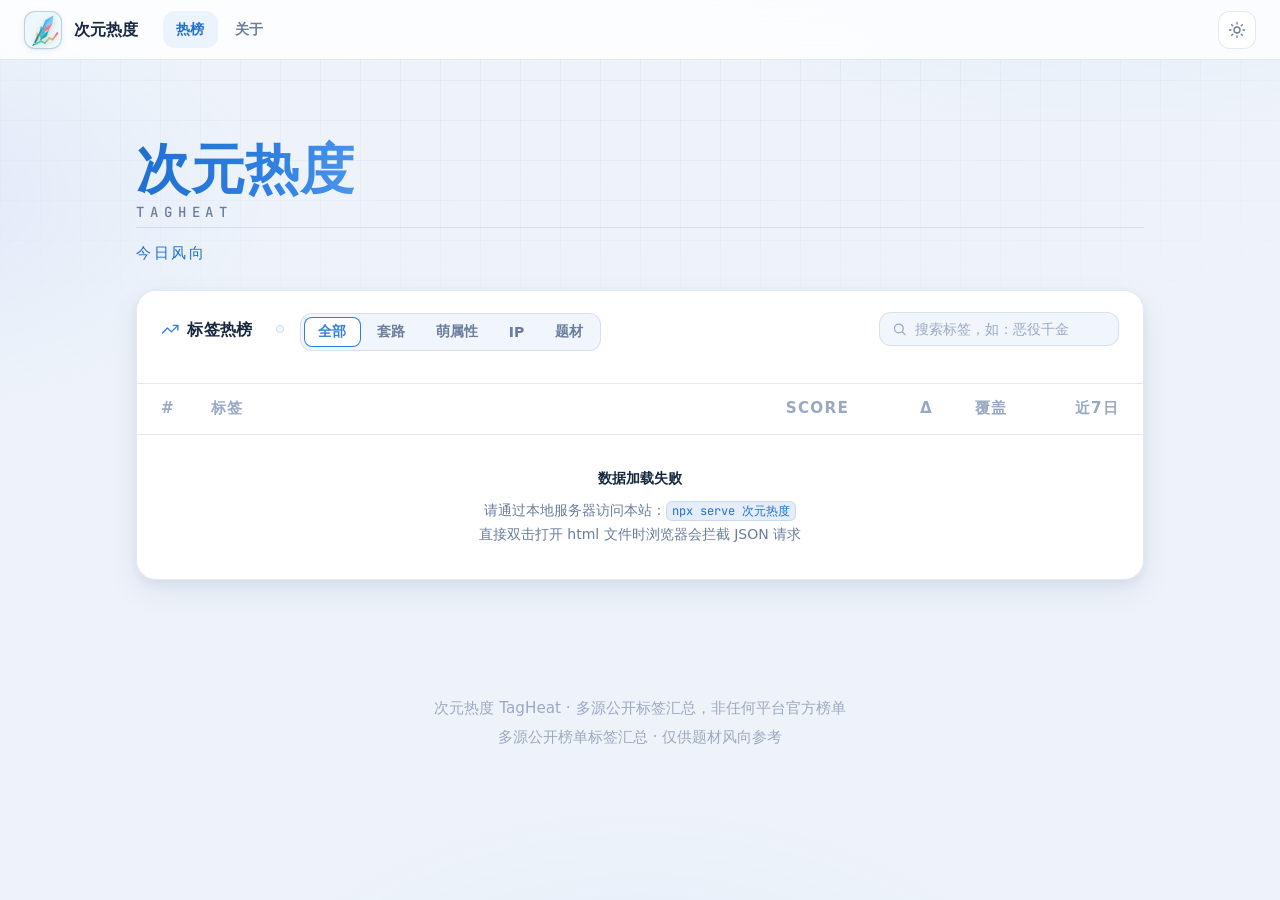
==== site/index.html @ 56d63d1e "Replace the live site root with Ciyuan Redu (次元热度). Deploy site/ on Pages instead of Hugo, and keep " ====
<!DOCTYPE html>
<html lang="zh-CN" data-theme="dark">
  <head>
    <meta charset="UTF-8" />
    <meta name="viewport" content="width=device-width, initial-scale=1" />
    <title>次元热度 · 二次元网文标签热榜</title>
    <meta name="description" content="看各平台二次元网文标签今天热什么、这周怎么变。多源采集 · 综合风向。" />
    <script>
      (function () {
        try {
          var t = localStorage.getItem("cyhd-theme");
          if (!t) t = matchMedia("(prefers-color-scheme: light)").matches ? "light" : "dark";
          document.documentElement.dataset.theme = t;
        } catch (e) {
          document.documentElement.dataset.theme = "dark";
        }
      })();
    </script>
    <link rel="stylesheet" href="css/tokens.css" />
    <link rel="stylesheet" href="css/main.css" />
    <link rel="preconnect" href="https://fonts.googleapis.com" />
    <link rel="preconnect" href="https://fonts.gstatic.com" crossorigin />
    <link href="https://fonts.googleapis.com/css2?family=Outfit:wght@600;700;800&family=JetBrains+Mono:wght@500;600;700&display=swap" rel="stylesheet" />
    <link rel="icon" type="image/svg+xml" href="tagheat-quill.svg" />
  </head>
  <body>
    <header class="topbar">
      <a class="brand" href="index.html">
        <span class="brand__mark">
          <img src="tagheat-quill.svg" alt="" width="34" height="34" />
        </span>
        <span class="brand__name">次元热度</span>
      </a>
      <nav class="nav" aria-label="主导航">
        <a href="index.html" class="is-active">热榜</a>
        <a href="about.html">关于</a>
      </nav>
      <div class="topbar__side">
        <button class="theme-toggle" data-theme-toggle type="button" aria-label="切换深浅主题" title="切换深浅主题">
          <svg class="icon-moon" viewBox="0 0 24 24" fill="none" stroke="currentColor" stroke-width="1.8" stroke-linecap="round" stroke-linejoin="round"><path d="M21 12.8A9 9 0 1 1 11.2 3a7 7 0 0 0 9.8 9.8z"/></svg>
          <svg class="icon-sun" viewBox="0 0 24 24" fill="none" stroke="currentColor" stroke-width="1.8" stroke-linecap="round" stroke-linejoin="round"><circle cx="12" cy="12" r="4"/><path d="M12 2v2m0 16v2M4.9 4.9l1.4 1.4m11.4 11.4 1.4 1.4M2 12h2m16 0h2M4.9 19.1l1.4-1.4M17.7 6.3l1.4-1.4"/></svg>
        </button>
      </div>
    </header>

    <main class="wrap">
      <section class="hero">
        <h1 class="wordmark">
          <span class="grad-text">次元热度</span>
          <span class="wordmark__en">TagHeat</span>
        </h1>
        <div class="wind-line" id="wind-line" hidden>
          <span class="wind-line__label">今日风向</span>
          <span class="wind-line__text" id="wind-text"></span>
          <span class="wind-line__date" id="wind-date"></span>
        </div>
      </section>

      <section class="board" id="board">
        <div class="board__head">
          <h2 class="board__title">
            <svg class="icon" viewBox="0 0 24 24" aria-hidden="true"><polyline points="22 7 13.5 15.5 8.5 10.5 2 17"/><polyline points="16 7 22 7 22 13"/></svg>
            标签热榜
            <span class="board__date" id="board-date"></span>
          </h2>
          <div class="tabs" id="board-tabs" role="tablist" aria-label="数据源切换"></div>
          <div class="tabs tabs--kind" id="kind-tabs" role="tablist" aria-label="标签类型筛选">
            <button type="button" role="tab" data-kind="all" class="is-active" aria-selected="true">全部</button>
            <button type="button" role="tab" data-kind="trope" aria-selected="false">套路</button>
            <button type="button" role="tab" data-kind="moe" aria-selected="false">萌属性</button>
            <button type="button" role="tab" data-kind="ip" aria-selected="false">IP</button>
            <button type="button" role="tab" data-kind="genre" aria-selected="false">题材</button>
          </div>
          <div class="board__search">
            <svg viewBox="0 0 24 24" fill="none" stroke="currentColor" stroke-width="2" stroke-linecap="round"><circle cx="11" cy="11" r="7"/><path d="m21 21-4.3-4.3"/></svg>
            <input type="text" id="search-input" placeholder="搜索标签，如：恶役千金" autocomplete="off" />
          </div>
          <div class="board__legend" id="board-legend"></div>
        </div>

        <div class="rank-head" id="rank-head" aria-hidden="true">
          <span class="col-no">#</span><span class="col-tag">标签</span><span class="col-score">Score</span><span class="col-delta">Δ</span><span class="col-dots">覆盖</span><span class="col-spark">近7日</span>
        </div>
        <ol class="rank-list" id="rank-list"></ol>
        <div id="board-status"></div>
      </section>
    </main>

    <footer class="footer">
      <p>次元热度 TagHeat · 多源公开标签汇总，非任何平台官方榜单</p>
      <p>多源公开榜单标签汇总 · 仅供题材风向参考</p>
    </footer>

    <script type="module" src="js/rank.js"></script>
  </body>
</html>
---- site/css/tokens.css ----
/* ============================================================
   次元热度 · Design Tokens v2.0
   「墨蓝风向台」—— 深色主打 / 浅色「日间文库」变体
   借鉴 AI 跑分榜的排行榜语法，气质是题材风向仪而非科技 SaaS
   纯 UI 无插画，装饰仅用极弱网格 + 两处低对比径向光
   ============================================================ */

:root,
[data-theme="dark"] {
  color-scheme: dark;

  /* ---------- 品牌 · 冰蓝（非紫） ---------- */
  --brand: #5eb6ff;
  --brand-2: #3b8eff;
  --brand-ink: #9fd2ff;
  --brand-bg: rgba(94, 182, 255, 0.1);
  --brand-line: rgba(94, 182, 255, 0.32);
  --grad-brand: linear-gradient(135deg, #5eb6ff 0%, #3b8eff 100%);
  --grad-text: linear-gradient(100deg, #cfe8ff 0%, #5eb6ff 55%, #3b8eff 100%);

  /* ---------- 升降 · 青 / 玫 ---------- */
  --up: #2dd4bf;
  --up-ink: #6fe8d6;
  --up-bg: rgba(45, 212, 191, 0.1);
  --up-line: rgba(45, 212, 191, 0.28);
  --down: #fb7185;
  --down-ink: #fda4b3;
  --down-bg: rgba(251, 113, 133, 0.1);
  --down-line: rgba(251, 113, 133, 0.28);
  --flat: #7f92ad;

  /* ---------- Top3 序号 · 低饱和 ---------- */
  --no1: #d9b26a;
  --no2: #a8bdd4;
  --no3: #c18a63;

  /* ---------- 中性 · 墨蓝 ---------- */
  --bg: #0b1220;
  --bg-2: #080e19;
  --surface: #121a2b;
  --surface-2: #182238;
  --surface-3: #1f2c47;
  --glass: rgba(11, 18, 32, 0.78);
  --border: rgba(140, 180, 235, 0.12);
  --border-strong: rgba(140, 180, 235, 0.26);
  --ink: #eaf2fc;
  --ink-2: #b8c8de;
  --muted: #8296b3;
  --faint: #5a6f8c;

  /* ---------- 阴影与光（克制） ---------- */
  --shadow-sm: 0 1px 2px rgba(3, 8, 18, 0.5), 0 2px 8px rgba(3, 8, 18, 0.32);
  --shadow-md: 0 4px 14px rgba(3, 8, 18, 0.45), 0 12px 32px rgba(3, 8, 18, 0.35);
  --shadow-lg: 0 12px 40px rgba(3, 8, 18, 0.55);
  --line-glow: 0 0 0 1px rgba(94, 182, 255, 0.16);
  --ring-focus: 0 0 0 3px rgba(94, 182, 255, 0.32);

  /* ---------- 分数条 / spark ---------- */
  --score-track: rgba(140, 180, 235, 0.14);
  --score-fill: linear-gradient(90deg, #3b8eff, #5eb6ff);
  --spark-line: #5eb6ff;

  /* ---------- 背景装饰（极弱） ---------- */
  --decor-blob-1: radial-gradient(50rem 24rem at 86% -12%, rgba(94, 182, 255, 0.09), transparent 62%);
  --decor-blob-2: radial-gradient(40rem 22rem at -10% 22%, rgba(45, 212, 191, 0.05), transparent 62%);
  --decor-blob-3: radial-gradient(42rem 26rem at 50% 118%, rgba(59, 142, 255, 0.05), transparent 62%);
  --decor-grid-line: rgba(140, 180, 235, 0.045);
  --site-art-image: url("../tagheat-anime-bg.png");
  --site-art-veil: linear-gradient(180deg, rgba(11, 18, 32, 0.18) 0%, rgba(11, 18, 32, 0.55) 48%, #0b1220 94%);
}

[data-theme="light"] {
  color-scheme: light;

  --brand: #2f7fe0;
  --brand-2: #1f6fd0;
  --brand-ink: #1f6fd0;
  --brand-bg: rgba(47, 127, 224, 0.08);
  --brand-line: rgba(47, 127, 224, 0.3);
  --grad-brand: linear-gradient(135deg, #4d95ec 0%, #1f6fd0 100%);
  --grad-text: linear-gradient(100deg, #1f6fd0 0%, #2f7fe0 60%, #4d95ec 100%);

  --up: #0f9d8a;
  --up-ink: #0b8a79;
  --up-bg: rgba(15, 157, 138, 0.08);
  --up-line: rgba(15, 157, 138, 0.26);
  --down: #d8556a;
  --down-ink: #c24357;
  --down-bg: rgba(216, 85, 106, 0.08);
  --down-line: rgba(216, 85, 106, 0.26);
  --flat: #8a97ab;

  --no1: #c69a4a;
  --no2: #8ba0ba;
  --no3: #b0764e;

  --bg: #eef3fa;
  --bg-2: #e6edf7;
  --surface: #ffffff;
  --surface-2: #f1f6fc;
  --surface-3: #e4edf9;
  --glass: rgba(255, 255, 255, 0.8);
  --border: rgba(28, 76, 140, 0.12);
  --border-strong: rgba(28, 76, 140, 0.24);
  --ink: #16273f;
  --ink-2: #3c4f6d;
  --muted: #6a7d9c;
  --faint: #9aa9c2;

  --shadow-sm: 0 1px 2px rgba(23, 60, 120, 0.06), 0 2px 8px rgba(23, 60, 120, 0.05);
  --shadow-md: 0 4px 14px rgba(23, 60, 120, 0.07), 0 12px 32px rgba(23, 60, 120, 0.07);
  --shadow-lg: 0 12px 40px rgba(23, 60, 120, 0.12);
  --line-glow: 0 0 0 1px rgba(47, 127, 224, 0.14);
  --ring-focus: 0 0 0 3px rgba(47, 127, 224, 0.28);

  --score-track: rgba(28, 76, 140, 0.12);
  --score-fill: linear-gradient(90deg, #1f6fd0, #4d95ec);
  --spark-line: #2f7fe0;

  --decor-blob-1: radial-gradient(50rem 24rem at 86% -12%, rgba(47, 127, 224, 0.07), transparent 62%);
  --decor-blob-2: radial-gradient(40rem 22rem at -10% 22%, rgba(77, 149, 236, 0.09), transparent 62%);
  --decor-blob-3: radial-gradient(42rem 26rem at 50% 118%, rgba(47, 127, 224, 0.05), transparent 62%);
  --decor-grid-line: rgba(28, 76, 140, 0.05);
  --site-art-image: url("../tagheat-anime-bg-light.png");
  --site-art-veil: linear-gradient(180deg, rgba(238, 243, 250, 0.22) 0%, rgba(238, 243, 250, 0.52) 56%, #eef3fa 94%);
}

:root {
  /* ---------- 字体 ---------- */
  --font-brand: "Outfit", "PingFang SC", "HarmonyOS Sans SC", "Microsoft YaHei", system-ui, sans-serif;
  --font-sans: "PingFang SC", "HarmonyOS Sans SC", "Microsoft YaHei", "Source Han Sans SC", system-ui, -apple-system, "Segoe UI", sans-serif;
  --font-num: "JetBrains Mono", "Cascadia Code", "SF Mono", Consolas, monospace;
  --fs-xs: 0.95rem;
  --fs-sm: 0.875rem;
  --fs-md: 1rem;
  --fs-lg: 1.125rem;
  --fs-xl: 1.375rem;
  --fs-2xl: clamp(1.5rem, 4vw, 2rem);
  --fs-display: clamp(2.4rem, 6vw, 3.4rem);

  /* ---------- 圆角 ---------- */
  --r-sm: 8px;
  --r-md: 12px;
  --r-lg: 16px;
  --r-xl: 20px;
  --r-full: 999px;

  /* ---------- 间距 ---------- */
  --s-1: 4px;
  --s-2: 8px;
  --s-3: 12px;
  --s-4: 16px;
  --s-5: 24px;
  --s-6: 32px;
  --s-7: 48px;
  --s-8: 64px;

  /* ---------- 动效 ---------- */
  --dur-1: 120ms;
  --dur-2: 220ms;
  --dur-3: 360ms;
  --ease: cubic-bezier(0.22, 1, 0.36, 1);

  /* ---------- 布局 ---------- */
  --maxw: 66rem;
  --topbar-h: 60px;
  --z-topbar: 40;
}
---- site/css/main.css ----
/* ============================================================
   次元热度 · Components & Pages v2.0
   「墨蓝风向台」依赖 tokens.css，[data-theme] 双主题自动适配
   排行榜语法：分数即主角 · 紧凑 leaderboard · 指挥台筛选
   ============================================================ */

/* ---------- 基础 ---------- */
*,
*::before,
*::after {
  box-sizing: border-box;
}

html {
  scroll-behavior: smooth;
}

body {
  margin: 0;
  min-height: 100vh;
  font-family: var(--font-sans);
  font-size: var(--fs-md);
  line-height: 1.7;
  color: var(--ink);
  background-color: var(--bg);
  background-image: var(--site-art-veil), var(--site-art-image);
  background-position: center top;
  background-size: cover;
  background-repeat: no-repeat;
  background-attachment: fixed;
  -webkit-font-smoothing: antialiased;
  text-rendering: optimizeLegibility;
  transition: background-color var(--dur-2) var(--ease), color var(--dur-2) var(--ease);
}

/* 背景：极弱网格 + 两处低对比径向光 */
body::before {
  content: "";
  position: fixed;
  inset: 0;
  z-index: -2;
  pointer-events: none;
  background: var(--decor-blob-1), var(--decor-blob-2), var(--decor-blob-3);
}

body::after {
  content: "";
  position: fixed;
  inset: 0;
  z-index: -1;
  pointer-events: none;
  background-image:
    linear-gradient(var(--decor-grid-line) 1px, transparent 1px),
    linear-gradient(90deg, var(--decor-grid-line) 1px, transparent 1px);
  background-size: 40px 40px;
  -webkit-mask-image: radial-gradient(ellipse 90% 55% at 50% 0%, #000 22%, transparent 80%);
  mask-image: radial-gradient(ellipse 90% 55% at 50% 0%, #000 22%, transparent 80%);
}

::selection {
  background: rgba(94, 182, 255, 0.3);
}

a {
  color: var(--brand-ink);
  text-decoration: none;
  transition: color var(--dur-1) var(--ease);
}
a:hover { color: var(--brand); }

svg.icon {
  width: 1.15em;
  height: 1.15em;
  fill: none;
  stroke: currentColor;
  stroke-width: 1.8;
  stroke-linecap: round;
  stroke-linejoin: round;
  flex: none;
  vertical-align: -0.2em;
}

:focus-visible {
  outline: none;
  box-shadow: var(--ring-focus);
  border-radius: var(--r-sm);
}

/* ---------- 布局 ---------- */
.wrap {
  max-width: var(--maxw);
  margin: 0 auto;
  padding: var(--s-6) var(--s-5) var(--s-8);
}

/* ---------- 顶栏 ---------- */
.topbar {
  position: sticky;
  top: 0;
  z-index: var(--z-topbar);
  display: flex;
  align-items: center;
  gap: var(--s-4);
  min-height: var(--topbar-h);
  padding: 0 var(--s-5);
  background: var(--glass);
  -webkit-backdrop-filter: blur(16px) saturate(1.3);
  backdrop-filter: blur(16px) saturate(1.3);
  border-bottom: 1px solid var(--border);
}

.brand {
  display: inline-flex;
  align-items: center;
  gap: var(--s-3);
  color: var(--ink);
  font-family: var(--font-brand);
  font-weight: 700;
  letter-spacing: 0.01em;
}
.brand:hover { color: var(--ink); }
.brand__mark {
  width: 38px;
  height: 38px;
  border-radius: 11px;
  background:
    linear-gradient(145deg, rgba(94, 182, 255, 0.13), rgba(45, 212, 191, 0.06)),
    var(--surface);
  border: 1px solid var(--border-strong);
  display: grid;
  place-items: center;
  box-shadow: var(--shadow-sm);
  overflow: hidden;
}
.brand__mark img {
  display: block;
  width: 34px;
  height: 34px;
  object-fit: contain;
  filter: drop-shadow(0 2px 3px rgba(8, 35, 60, 0.18));
  transition: transform var(--dur-2) var(--ease);
}
.brand:hover .brand__mark img { transform: rotate(-4deg) scale(1.05); }
.brand__name { font-size: var(--fs-md); font-weight: 700; }

.nav {
  display: flex;
  align-items: center;
  gap: var(--s-1);
  margin-left: var(--s-2);
}
.nav a {
  padding: 0.4rem 0.85rem;
  border-radius: var(--r-md);
  font-size: var(--fs-sm);
  font-weight: 600;
  color: var(--muted);
  transition: color var(--dur-1) var(--ease), background var(--dur-2) var(--ease);
}
.nav a:hover { color: var(--ink); background: var(--brand-bg); }
.nav a.is-active { color: var(--brand-ink); background: var(--brand-bg); }

.topbar__side {
  margin-left: auto;
  display: flex;
  align-items: center;
  gap: var(--s-2);
}

/* 主题切换 */
.theme-toggle {
  display: inline-flex;
  align-items: center;
  justify-content: center;
  width: 38px;
  height: 38px;
  border-radius: var(--r-md);
  border: 1px solid var(--border);
  background: var(--surface);
  color: var(--muted);
  cursor: pointer;
  transition: color var(--dur-1) var(--ease), border-color var(--dur-1) var(--ease), transform var(--dur-2) var(--ease);
}
.theme-toggle:hover { color: var(--brand); border-color: var(--border-strong); transform: translateY(-1px); }
.theme-toggle svg { width: 18px; height: 18px; }
.theme-toggle .icon-sun { display: none; }
[data-theme="light"] .theme-toggle .icon-sun { display: block; }
[data-theme="light"] .theme-toggle .icon-moon { display: none; }

/* ---------- Hero · 品牌 wordmark 即主角 ---------- */
.hero {
  padding: var(--s-7) 0 var(--s-5);
}

.wordmark {
  margin: 0 0 var(--s-2);
  font-family: var(--font-brand);
  font-size: var(--fs-display);
  font-weight: 800;
  letter-spacing: 0.01em;
  line-height: 1.04;
}
.wordmark__en {
  display: block;
  margin-top: var(--s-2);
  font-family: var(--font-num);
  font-size: var(--fs-sm);
  font-weight: 500;
  letter-spacing: 0.42em;
  text-transform: uppercase;
  color: var(--muted);
}
.wordmark .grad-text {
  background: var(--grad-text);
  -webkit-background-clip: text;
  background-clip: text;
  -webkit-text-fill-color: transparent;
  color: transparent;
}

.hero__title {
  margin: var(--s-4) 0 var(--s-2);
  font-size: var(--fs-lg);
  font-weight: 600;
  color: var(--ink-2);
  letter-spacing: 0;
  line-height: 1.5;
}
.hero__lead {
  margin: 0 0 var(--s-4);
  color: var(--muted);
  font-size: var(--fs-md);
  line-height: 1.7;
  max-width: 40rem;
}

/* 今日风向一句 */
.wind-line {
  display: flex;
  align-items: baseline;
  gap: var(--s-3);
  flex-wrap: wrap;
  padding: var(--s-3) 0 0;
  border-top: 1px solid var(--border);
  font-size: var(--fs-sm);
  color: var(--muted);
}
.wind-line__label {
  font-family: var(--font-num);
  font-size: var(--fs-xs);
  letter-spacing: 0.18em;
  text-transform: uppercase;
  color: var(--brand-ink);
  white-space: nowrap;
}
.wind-line__text { color: var(--ink-2); font-size: var(--fs-lg);}
.wind-line__text strong { color: var(--ink); font-weight: 600; }
.wind-line__date { margin-left: auto; font-family: var(--font-num); color: var(--faint); white-space: nowrap; }

/* ---------- 榜单指挥台 ---------- */
.board {
  background: var(--surface);
  border: 1px solid var(--border);
  border-radius: var(--r-xl);
  box-shadow: var(--shadow-md);
  overflow: hidden;
}

.board__head {
  display: flex;
  flex-wrap: wrap;
  align-items: center;
  gap: var(--s-3) var(--s-4);
  padding: var(--s-4) var(--s-5);
  border-bottom: 1px solid var(--border);
}

.board__title {
  display: flex;
  align-items: center;
  gap: var(--s-2);
  margin: 0;
  font-size: var(--fs-md);
  font-weight: 700;
  letter-spacing: 0.01em;
}
.board__title svg { color: var(--brand); }
.board__date {
  font-size: var(--fs-xs);
  color: var(--muted);
  font-family: var(--font-num);
}

/* 源切换 tabs */
.tabs {
  display: inline-flex;
  flex-wrap: wrap;
  padding: 3px;
  gap: 2px;
  background: var(--surface-2);
  border: 1px solid var(--border);
  border-radius: var(--r-md);
}
.tabs button {
  border: none;
  background: transparent;
  color: var(--muted);
  font-family: var(--font-sans);
  font-size: var(--fs-sm);
  font-weight: 600;
  padding: 0.4rem 0.9rem;
  border-radius: 8px;
  cursor: pointer;
  white-space: nowrap;
  transition: color var(--dur-1) var(--ease), background var(--dur-2) var(--ease);
}
.tabs button:hover { color: var(--ink); }
.tabs button.is-active {
  background: var(--grad-brand);
  color: #fff;
}
.tabs--kind {
  margin-top: 0.35rem;
}
.tabs--kind button.is-active {
  background: var(--surface);
  color: var(--brand);
  box-shadow: inset 0 0 0 1px var(--brand);
}

/* 搜索 */
.board__search {
  margin-left: auto;
  position: relative;
}
.board__search input {
  width: 15rem;
  max-width: 60vw;
  font-family: var(--font-sans);
  font-size: var(--fs-sm);
  color: var(--ink);
  background: var(--surface-2);
  border: 1px solid var(--border);
  border-radius: var(--r-md);
  padding: 0.48rem 0.9rem 0.48rem 2.2rem;
  transition: border-color var(--dur-1) var(--ease), box-shadow var(--dur-1) var(--ease);
}
.board__search input::placeholder { color: var(--faint); }
.board__search input:focus {
  outline: none;
  border-color: var(--brand);
  box-shadow: var(--ring-focus);
}
.board__search svg {
  position: absolute;
  left: 0.8rem;
  top: 50%;
  transform: translateY(-50%);
  width: 15px;
  height: 15px;
  color: var(--faint);
  pointer-events: none;
}

/* ---------- 榜单行 · leaderboard ---------- */
/* flex 行：列隐藏时自动重排，无需为每种组合写 grid 模板 */
.rank-head,
.rank-row {
  display: flex;
  align-items: center;
  gap: var(--s-4);
  padding: 0 var(--s-5);
}

.rank-head {
  padding-top: var(--s-3);
  padding-bottom: var(--s-3);
  font-size: var(--fs-xs);
  font-weight: 600;
  color: var(--faint);
  letter-spacing: 0.08em;
  text-transform: uppercase;
  border-bottom: 1px solid var(--border);
}
.rank-head .col-score,
.rank-head .col-delta,
.rank-head .col-dots,
.rank-head .col-spark { text-align: right; }

/* 列宽（表头与行共用） */
.rank-no,
.rank-head .col-no { width: 34px; flex: none; }
.rank-tag,
.rank-head .col-tag { width: 220px; flex: 0 1 auto; min-width: 0; }
/* 分数占据中间余量：刻度条随可用宽度伸展，数字右对齐收边 */
.rank-score,
.rank-head .col-score { flex: 1 1 auto; min-width: 140px; }
.rank-delta,
.rank-head .col-delta { width: 68px; flex: none; }
.rank-dots,
.rank-head .col-dots { width: 58px; flex: none; }
.rank-spark,
.rank-head .col-spark { width: 96px; flex: none; }

.rank-list { list-style: none; margin: 0; padding: 0; }

.rank-row {
  min-height: 60px;
  padding-top: var(--s-3);
  padding-bottom: var(--s-3);
  border-bottom: 1px solid var(--border);
  position: relative;
  cursor: pointer;
  transition: background var(--dur-1) var(--ease);
  animation: row-in var(--dur-3) var(--ease) both;
  animation-delay: var(--row-delay, 0ms);
}
.rank-row:last-child { border-bottom: none; }
.rank-row:hover { background: var(--brand-bg); }
.rank-row::before {
  content: "";
  position: absolute;
  left: 0;
  top: 0;
  bottom: 0;
  width: 2px;
  background: var(--grad-brand);
  opacity: 0;
  transition: opacity var(--dur-1) var(--ease);
}
.rank-row:hover::before { opacity: 1; }
.rank-row--top1 { background: linear-gradient(90deg, var(--brand-bg), transparent 40%); }
.rank-row--top1::before { opacity: 1; width: 3px; }

@keyframes row-in {
  from { opacity: 0; transform: translateY(10px); }
  to { opacity: 1; transform: none; }
}

/* 名次 */
.rank-no {
  font-family: var(--font-num);
  font-size: var(--fs-md);
  font-weight: 600;
  color: var(--muted);
  display: flex;
  align-items: center;
}
.rank-no--medal {
  height: 28px;
  border-radius: 8px;
  justify-content: center;
  font-size: var(--fs-sm);
  font-weight: 700;
  color: #0b1220;
}
.rank-no--1 { background: var(--no1); }
.rank-no--2 { background: var(--no2); }
.rank-no--3 { background: var(--no3); }

/* 标签名 */
.rank-tag {
  min-width: 0;
  display: flex;
  align-items: center;
  gap: var(--s-2);
}
.rank-tag__name {
  font-weight: 700;
  font-size: var(--fs-md);
  color: var(--ink);
  overflow: hidden;
  text-overflow: ellipsis;
  white-space: nowrap;
}
.rank-row:hover .rank-tag__name { color: var(--brand-ink); }
.rank-tag__arrow {
  color: var(--faint);
  transition: transform var(--dur-2) var(--ease), color var(--dur-1) var(--ease);
}
.rank-row:hover .rank-tag__arrow { transform: translateX(3px); color: var(--brand); }

/* 热度分 · 主角 */
.rank-score {
  display: flex;
  flex-direction: row;
  align-items: center;
  gap: var(--s-4);
  min-width: 0;
}
.rank-score__num {
  font-family: var(--font-num);
  font-weight: 700;
  font-size: var(--fs-lg);
  line-height: 1;
  text-align: right;
  color: var(--ink);
  font-variant-numeric: tabular-nums;
  width: 66px;
  flex: none;
  order: 2;
}
.rank-row--top1 .rank-score__num { color: var(--brand-ink); }
.rank-score__bar {
  height: 5px;
  border-radius: var(--r-full);
  background: var(--score-track);
  overflow: hidden;
  flex: 1 1 auto;
  min-width: 0;
  order: 1;
}
.rank-score__bar > i {
  display: block;
  height: 100%;
  border-radius: inherit;
  background: var(--score-fill);
  transition: width 900ms var(--ease);
}

/* 升降 */
.rank-delta { display: flex; justify-content: flex-end; }
.delta {
  display: inline-flex;
  align-items: center;
  gap: 0.28rem;
  font-family: var(--font-num);
  font-size: var(--fs-sm);
  font-weight: 700;
  padding: 0.16rem 0.55rem;
  border-radius: var(--r-md);
  border: 1px solid transparent;
  font-variant-numeric: tabular-nums;
}
.delta svg { width: 12px; height: 12px; stroke-width: 3; }
.delta--up { color: var(--up-ink); background: var(--up-bg); border-color: var(--up-line); }
.delta--down { color: var(--down-ink); background: var(--down-bg); border-color: var(--down-line); }
.delta--flat { color: var(--flat); background: transparent; border-color: var(--border); }
.delta--new {
  color: var(--brand-ink);
  background: var(--brand-bg);
  border-color: var(--brand-line);
  font-family: var(--font-sans);
  font-size: var(--fs-xs);
  font-weight: 600;
  letter-spacing: 0.08em;
}

/* 覆盖源点阵：实心=该平台在榜，空心=未上榜 */
.rank-dots {
  display: flex;
  justify-content: flex-end;
  align-items: center;
  gap: 5px;
}
.rank-dots i {
  width: 7px;
  height: 7px;
  border-radius: 50%;
  background: var(--score-track);
  transition: background var(--dur-2) var(--ease);
}
.rank-dots i.on { background: var(--brand); }

/* 迷你趋势 spark */
.rank-spark {
  display: flex;
  justify-content: flex-end;
  align-items: center;
  color: var(--spark-line);
}
.rank-spark svg { display: block; overflow: visible; }
.rank-spark .spark-area { opacity: 0.16; }
.rank-spark .spark-line { fill: none; stroke: currentColor; stroke-width: 1.6; stroke-linecap: round; stroke-linejoin: round; }
.rank-spark .spark-dot { fill: currentColor; }

/* 能力自适应：数据不支持的列整列隐藏，不留空壳 */
.board--src .col-dots,
.board--src .col-spark,
.board--nodelta .col-delta,
.board--nospark .col-spark { display: none; }

/* 榜头刻度说明与快照标识 */
.board__legend {
  display: flex;
  flex-wrap: wrap;
  align-items: center;
  gap: var(--s-2) var(--s-4);
  width: 100%;
  padding-top: var(--s-1);
  font-size: var(--fs-xs);
  color: var(--faint);
}
.board__flag {
  display: inline-flex;
  align-items: center;
  gap: 0.35rem;
  padding: 0.1rem 0.5rem;
  border-radius: var(--r-full);
  border: 1px solid var(--border-strong);
  color: var(--muted);
  font-weight: 600;
}
.board__flag::before {
  content: "";
  width: 5px;
  height: 5px;
  border-radius: 50%;
  background: var(--brand);
}

/* 空态 */
.empty {
  text-align: center;
  padding: var(--s-7) var(--s-5);
  color: var(--muted);
}
.empty svg {
  width: 40px;
  height: 40px;
  color: var(--faint);
  margin-bottom: var(--s-3);
}
.empty p { margin: 0 0 var(--s-2); font-weight: 600; color: var(--ink-2); }
.empty .meta { font-size: var(--fs-sm); color: var(--muted); }

/* 骨架屏 */
.skeleton-row {
  display: grid;
  grid-template-columns: 34px minmax(0, 1fr) 132px 68px 58px;
  gap: var(--s-4);
  padding: var(--s-4) var(--s-5);
  border-bottom: 1px solid var(--border);
}
.skeleton-row i {
  height: 14px;
  border-radius: 6px;
  background: linear-gradient(100deg, var(--surface-2) 40%, var(--surface-3) 50%, var(--surface-2) 60%);
  background-size: 200% 100%;
  animation: shimmer 1.4s infinite linear;
}
@keyframes shimmer {
  from { background-position: 180% 0; }
  to { background-position: -20% 0; }
}

/* ---------- 详情页 ---------- */
.page-head {
  padding: var(--s-6) 0 var(--s-4);
}
.back-link {
  display: inline-flex;
  align-items: center;
  gap: 0.35rem;
  font-size: var(--fs-sm);
  font-weight: 600;
  color: var(--muted);
  margin-bottom: var(--s-3);
}
.back-link:hover { color: var(--brand); }
.page-head h1 {
  margin: 0 0 var(--s-2);
  font-family: var(--font-brand);
  font-size: var(--fs-display);
  font-weight: 800;
  letter-spacing: 0.01em;
  line-height: 1.05;
}

.hit-chips {
  display: flex;
  flex-wrap: wrap;
  gap: var(--s-2);
  margin-top: var(--s-3);
}
.hit-chip {
  display: inline-flex;
  align-items: center;
  gap: 0.35rem;
  font-size: var(--fs-sm);
  font-weight: 600;
  color: var(--brand-ink);
}
.hit-chip::before {
  content: "";
  width: 6px;
  height: 6px;
  border-radius: 50%;
  background: currentColor;
}

/* 标签摘要一行 */
.tag-summary {
  display: flex;
  flex-wrap: wrap;
  align-items: baseline;
  gap: var(--s-2) var(--s-5);
  padding: var(--s-4) 0;
  border-top: 1px solid var(--border);
  border-bottom: 1px solid var(--border);
  margin-bottom: var(--s-5);
}
.tag-summary .ts {
  display: flex;
  align-items: baseline;
  gap: var(--s-2);
  font-size: var(--fs-sm);
  color: var(--muted);
}
.tag-summary .ts strong {
  font-family: var(--font-num);
  font-size: var(--fs-xl);
  font-weight: 700;
  color: var(--ink);
  font-variant-numeric: tabular-nums;
}
.tag-summary .ts--up strong { color: var(--up-ink); }
.tag-summary .ts--down strong { color: var(--down-ink); }

.chart-card {
  background: var(--surface);
  border: 1px solid var(--border);
  border-radius: var(--r-xl);
  box-shadow: var(--shadow-md);
  padding: var(--s-5);
}
.chart-card__controls {
  display: flex;
  flex-wrap: wrap;
  align-items: center;
  gap: var(--s-3);
  margin-bottom: var(--s-4);
}
.chart-card__controls .spacer { flex: 1; }
.chart-box {
  position: relative;
  height: 360px;
}
.chart-box canvas { display: block; width: 100%; height: 100%; }

/* ---------- 关于页 ---------- */
.prose {
  max-width: 44rem;
}
.prose h2 {
  display: flex;
  align-items: center;
  gap: var(--s-2);
  font-family: var(--font-brand);
  font-size: var(--fs-xl);
  margin: var(--s-6) 0 var(--s-3);
}
.prose h2 svg { color: var(--brand); }
.prose p, .prose li { color: var(--ink-2); }
.prose ul { padding-left: 1.3rem; }
.prose li { margin: var(--s-2) 0; }

.note {
  display: flex;
  gap: var(--s-3);
  align-items: flex-start;
  background: var(--brand-bg);
  border: 1px solid var(--brand-line);
  border-radius: var(--r-md);
  padding: 0.85rem 1rem;
  margin: var(--s-4) 0;
  font-size: var(--fs-sm);
  color: var(--ink-2);
}
.note svg { color: var(--brand); flex: none; margin-top: 0.15rem; }

code {
  font-family: var(--font-num);
  font-size: 0.86em;
  padding: 0.12em 0.42em;
  border-radius: 6px;
  background: var(--surface-3);
  border: 1px solid var(--border);
  color: var(--brand-ink);
}

/* ---------- 页脚 ---------- */
.footer {
  text-align: center;
  padding: var(--s-7) var(--s-5) var(--s-6);
  color: var(--faint);
  font-size: var(--fs-xs);
}
.footer p { margin: var(--s-1) 0; }

/* ---------- 错误提示 ---------- */
.load-error {
  padding: var(--s-6) var(--s-5);
  text-align: center;
  color: var(--muted);
  font-size: var(--fs-sm);
}
.load-error strong { color: var(--ink); display: block; margin-bottom: var(--s-2); }
.load-error code { user-select: all; }

/* ---------- 响应式 ---------- */
@media (max-width: 960px) {
  /* 两行式：序号 + 标签 + 右对齐分数 / 覆盖点阵 + 升降 */
  .rank-head { display: none; }
  .rank-row {
    display: grid;
    grid-template-columns: 34px minmax(0, 1fr) auto;
    grid-template-areas:
      "no tag   score"
      "no dots  delta";
    column-gap: var(--s-3);
    row-gap: 6px;
    min-height: 58px;
  }
  .skeleton-row { grid-template-columns: 34px 1fr 92px; }
  .skeleton-row i:nth-child(n + 4) { display: none; }
  .rank-no { grid-area: no; align-self: center; }
  .rank-tag { grid-area: tag; }
  .rank-score {
    grid-area: score;
    width: 92px;
    min-width: 0;
    flex-direction: column;
    align-items: stretch;
    gap: 6px;
  }
  .rank-score__num { font-size: var(--fs-md); width: auto; order: 1; }
  .rank-score__bar { order: 2; height: 4px; flex: none; }
  .rank-dots { grid-area: dots; width: auto; justify-content: flex-start; }
  .rank-delta { grid-area: delta; width: auto; align-self: center; }
  .rank-spark { display: none; }
  /* 两个次要列都无内容时收成单行 */
  .board--src.board--nodelta .rank-row {
    grid-template-areas: "no tag score";
    row-gap: 0;
  }
  .board__search { margin-left: 0; width: 100%; }
  .board__search input { width: 100%; max-width: none; }
  .board__head { flex-direction: column; align-items: stretch; }
  .tabs { align-self: flex-start; max-width: 100%; overflow-x: auto; }
  .wind-line__date { margin-left: 0; width: 100%; }
}

@media (max-width: 640px) {
  body { background-attachment: scroll; background-size: auto 100vh; }
  .wrap { padding: var(--s-5) var(--s-4) var(--s-8); }
  .brand__name { font-size: var(--fs-sm); }
  .topbar { padding: 0 var(--s-4); gap: var(--s-3); }
  .nav a { padding: 0.4rem 0.6rem; }
  .hero { padding: var(--s-6) 0 var(--s-4); }
  .wordmark__en { letter-spacing: 0.3em; }
  .hero__lead { font-size: var(--fs-sm); }
  .tag-summary { gap: var(--s-2) var(--s-4); }
  .tag-summary .ts strong { font-size: var(--fs-lg); }
  .chart-box { height: 260px; }
  .chart-card { padding: var(--s-4); }
}

/* ---------- 降低动效 ---------- */
@media (prefers-reduced-motion: reduce) {
  *,
  *::before,
  *::after {
    animation-duration: 0.01ms !important;
    animation-iteration-count: 1 !important;
    transition-duration: 0.01ms !important;
    scroll-behavior: auto !important;
  }
}
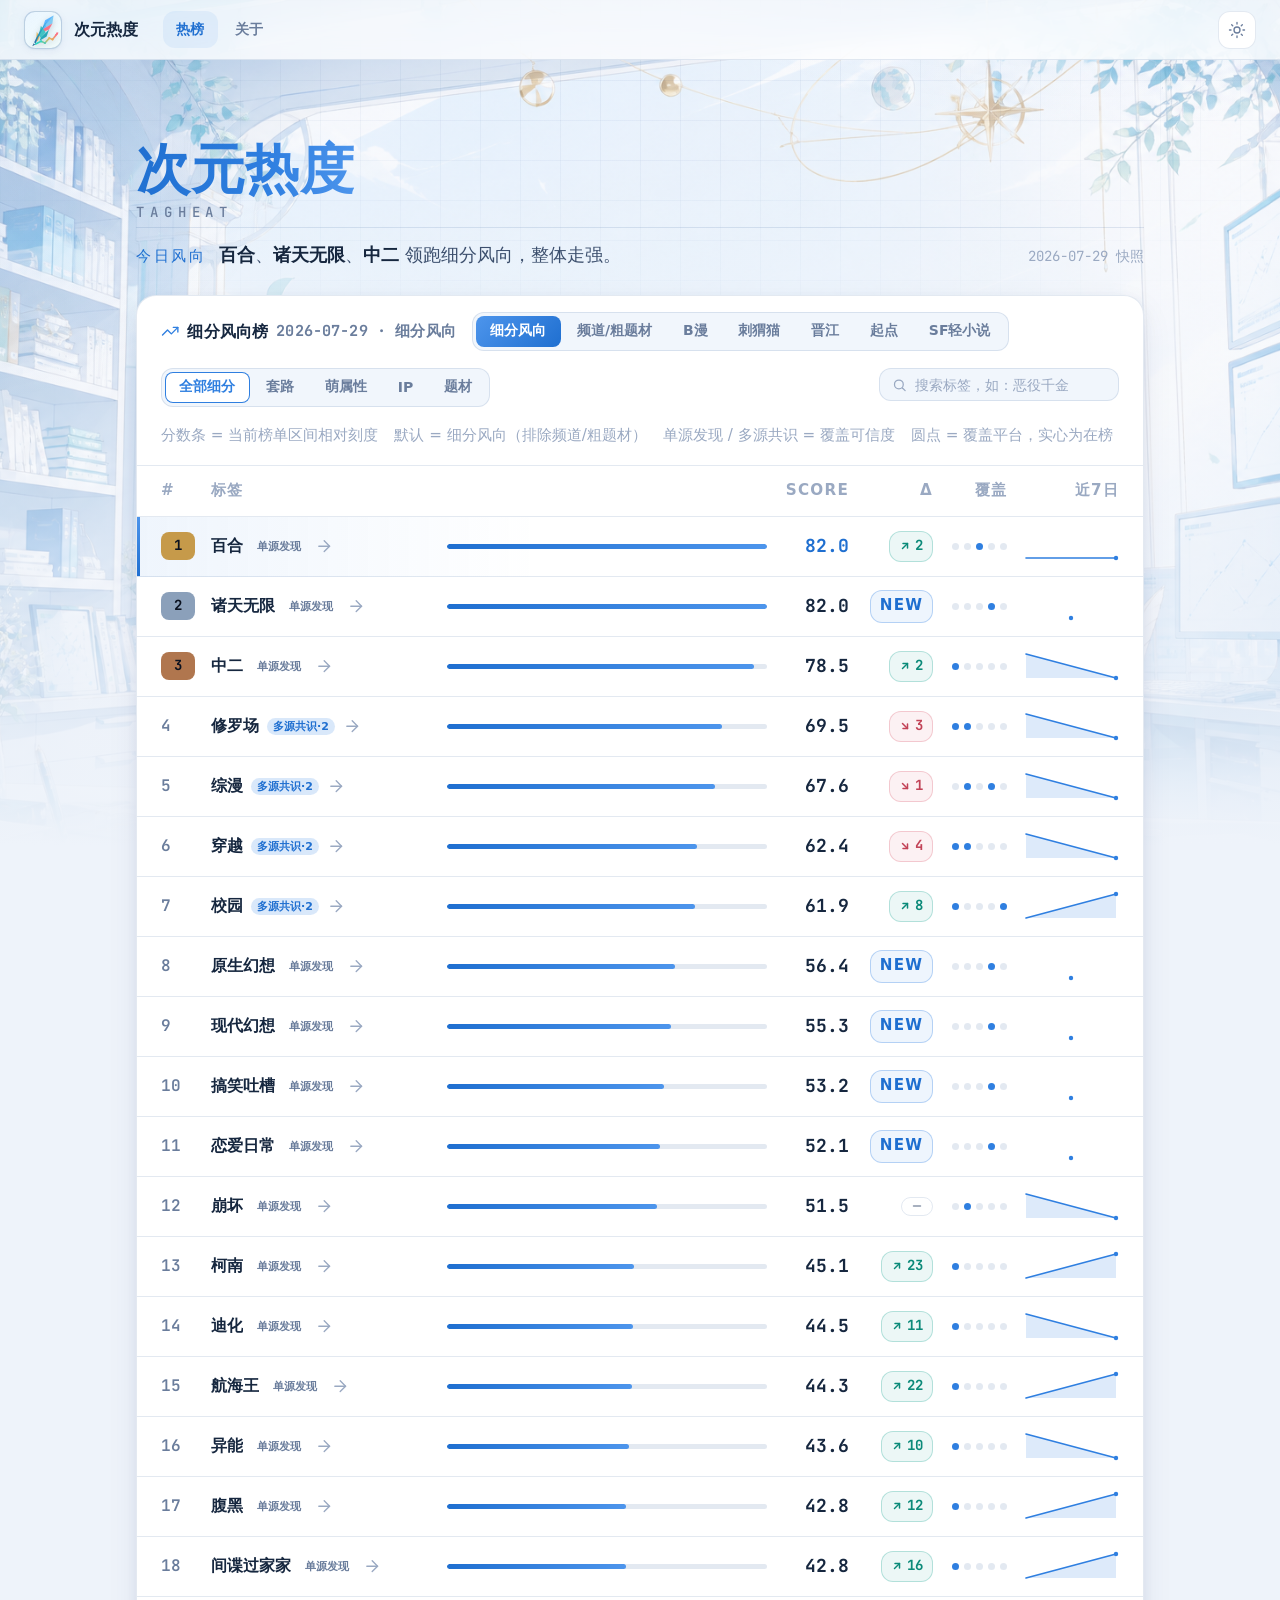
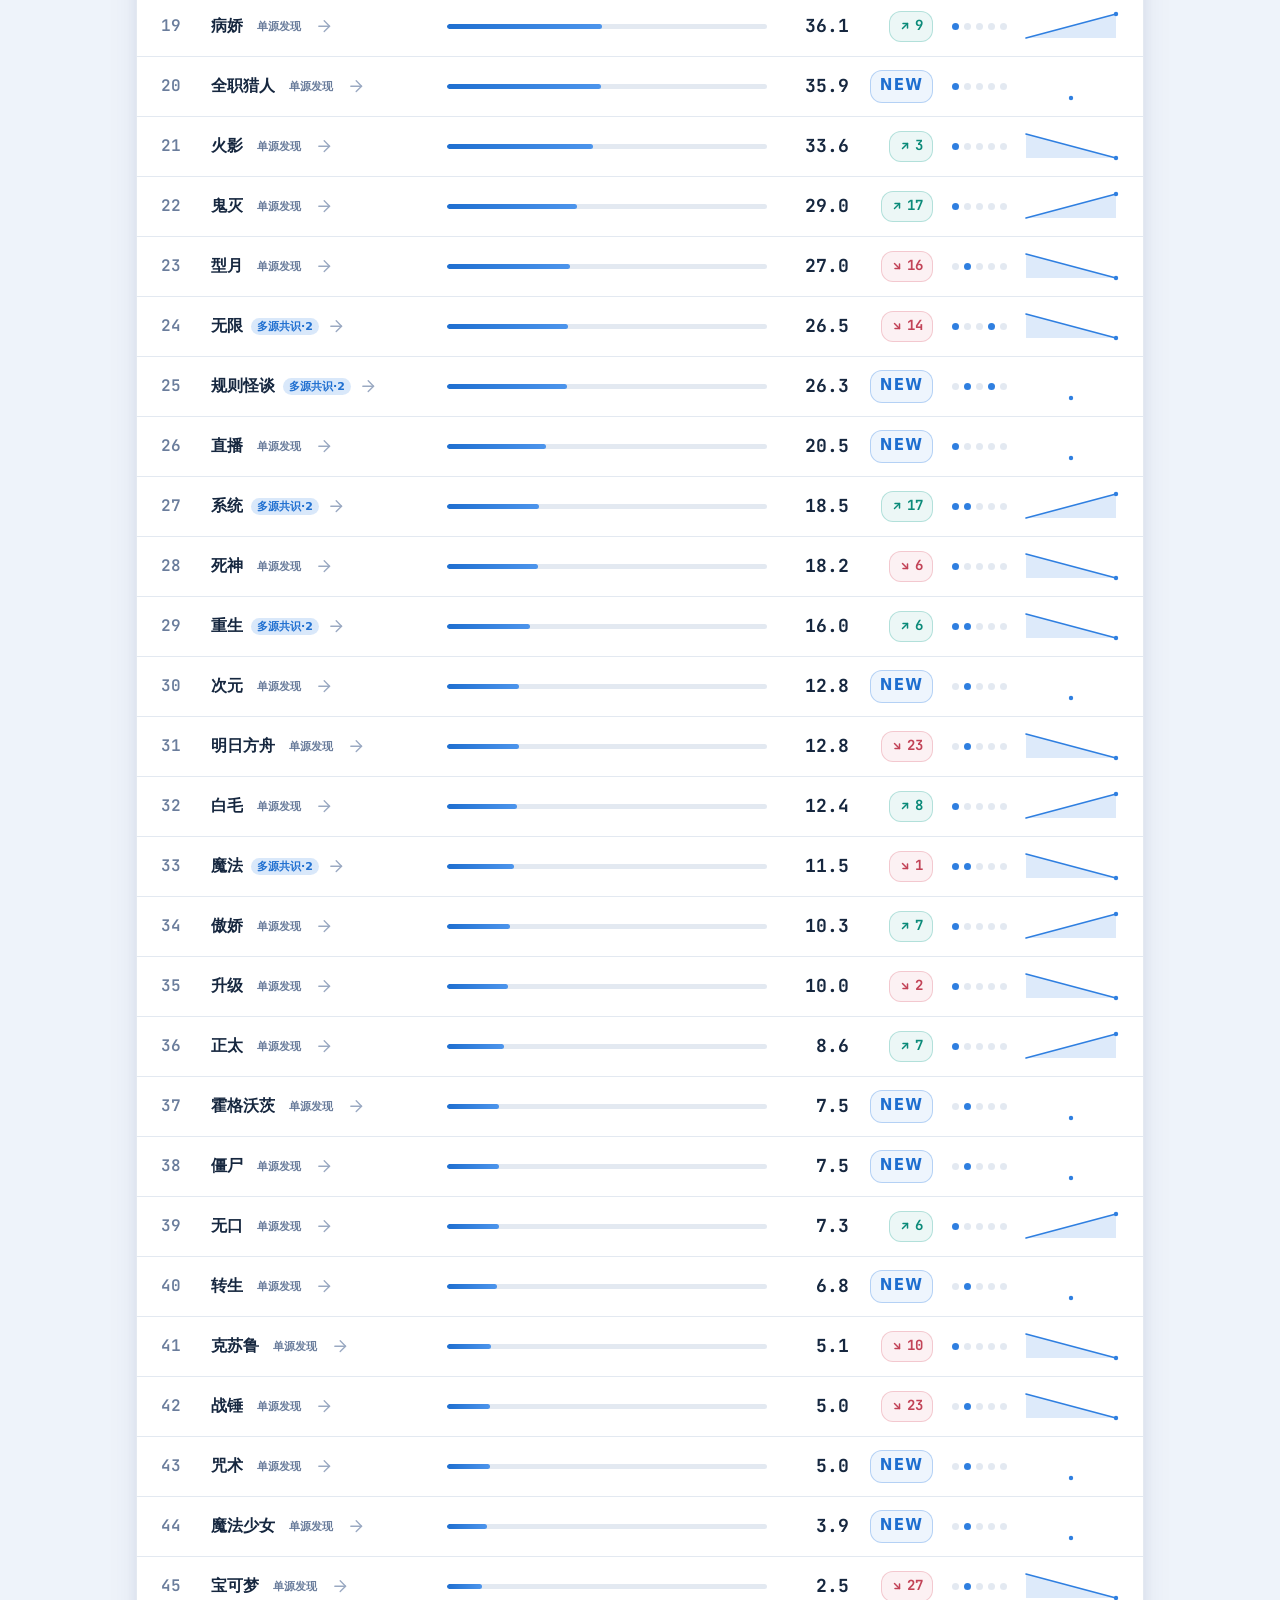
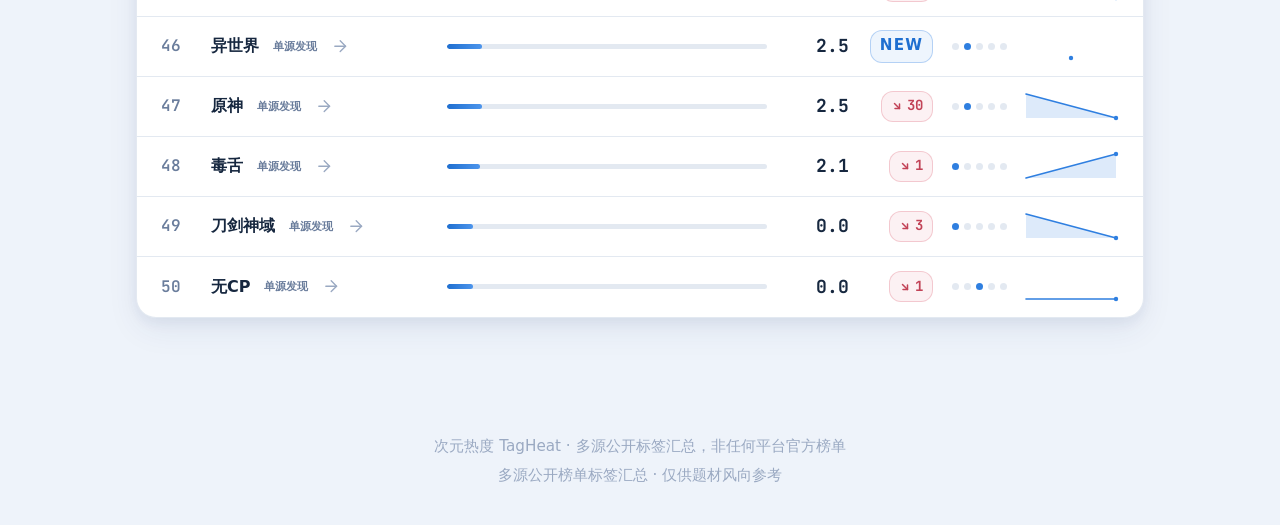
==== commit 6da8f659: "Ship fine-grained ACG wind board as default TagHeat ranking. Co-authored-by: Cursor <cursoragent@cur" ====
--- a/site/index.html
+++ b/site/index.html
@@ -60,12 +60,12 @@
         <div class="board__head">
           <h2 class="board__title">
             <svg class="icon" viewBox="0 0 24 24" aria-hidden="true"><polyline points="22 7 13.5 15.5 8.5 10.5 2 17"/><polyline points="16 7 22 7 22 13"/></svg>
-            标签热榜
+            细分风向榜
             <span class="board__date" id="board-date"></span>
           </h2>
           <div class="tabs" id="board-tabs" role="tablist" aria-label="数据源切换"></div>
           <div class="tabs tabs--kind" id="kind-tabs" role="tablist" aria-label="标签类型筛选">
-            <button type="button" role="tab" data-kind="all" class="is-active" aria-selected="true">全部</button>
+            <button type="button" role="tab" data-kind="all" class="is-active" aria-selected="true">全部细分</button>
             <button type="button" role="tab" data-kind="trope" aria-selected="false">套路</button>
             <button type="button" role="tab" data-kind="moe" aria-selected="false">萌属性</button>
             <button type="button" role="tab" data-kind="ip" aria-selected="false">IP</button>
--- a/site/css/main.css
+++ b/site/css/main.css
@@ -474,6 +474,25 @@
   white-space: nowrap;
 }
 .rank-row:hover .rank-tag__name { color: var(--brand-ink); }
+.disc {
+  flex: none;
+  font-size: 11px;
+  font-weight: 600;
+  line-height: 1;
+  padding: 3px 6px;
+  border-radius: 999px;
+  white-space: nowrap;
+  border: 1px solid var(--line);
+}
+.disc--single {
+  color: var(--muted);
+  background: color-mix(in srgb, var(--panel) 85%, var(--brand) 15%);
+}
+.disc--multi {
+  color: var(--brand-ink);
+  background: color-mix(in srgb, var(--brand) 18%, transparent);
+  border-color: color-mix(in srgb, var(--brand) 40%, var(--line));
+}
 .rank-tag__arrow {
   color: var(--faint);
   transition: transform var(--dur-2) var(--ease), color var(--dur-1) var(--ease);
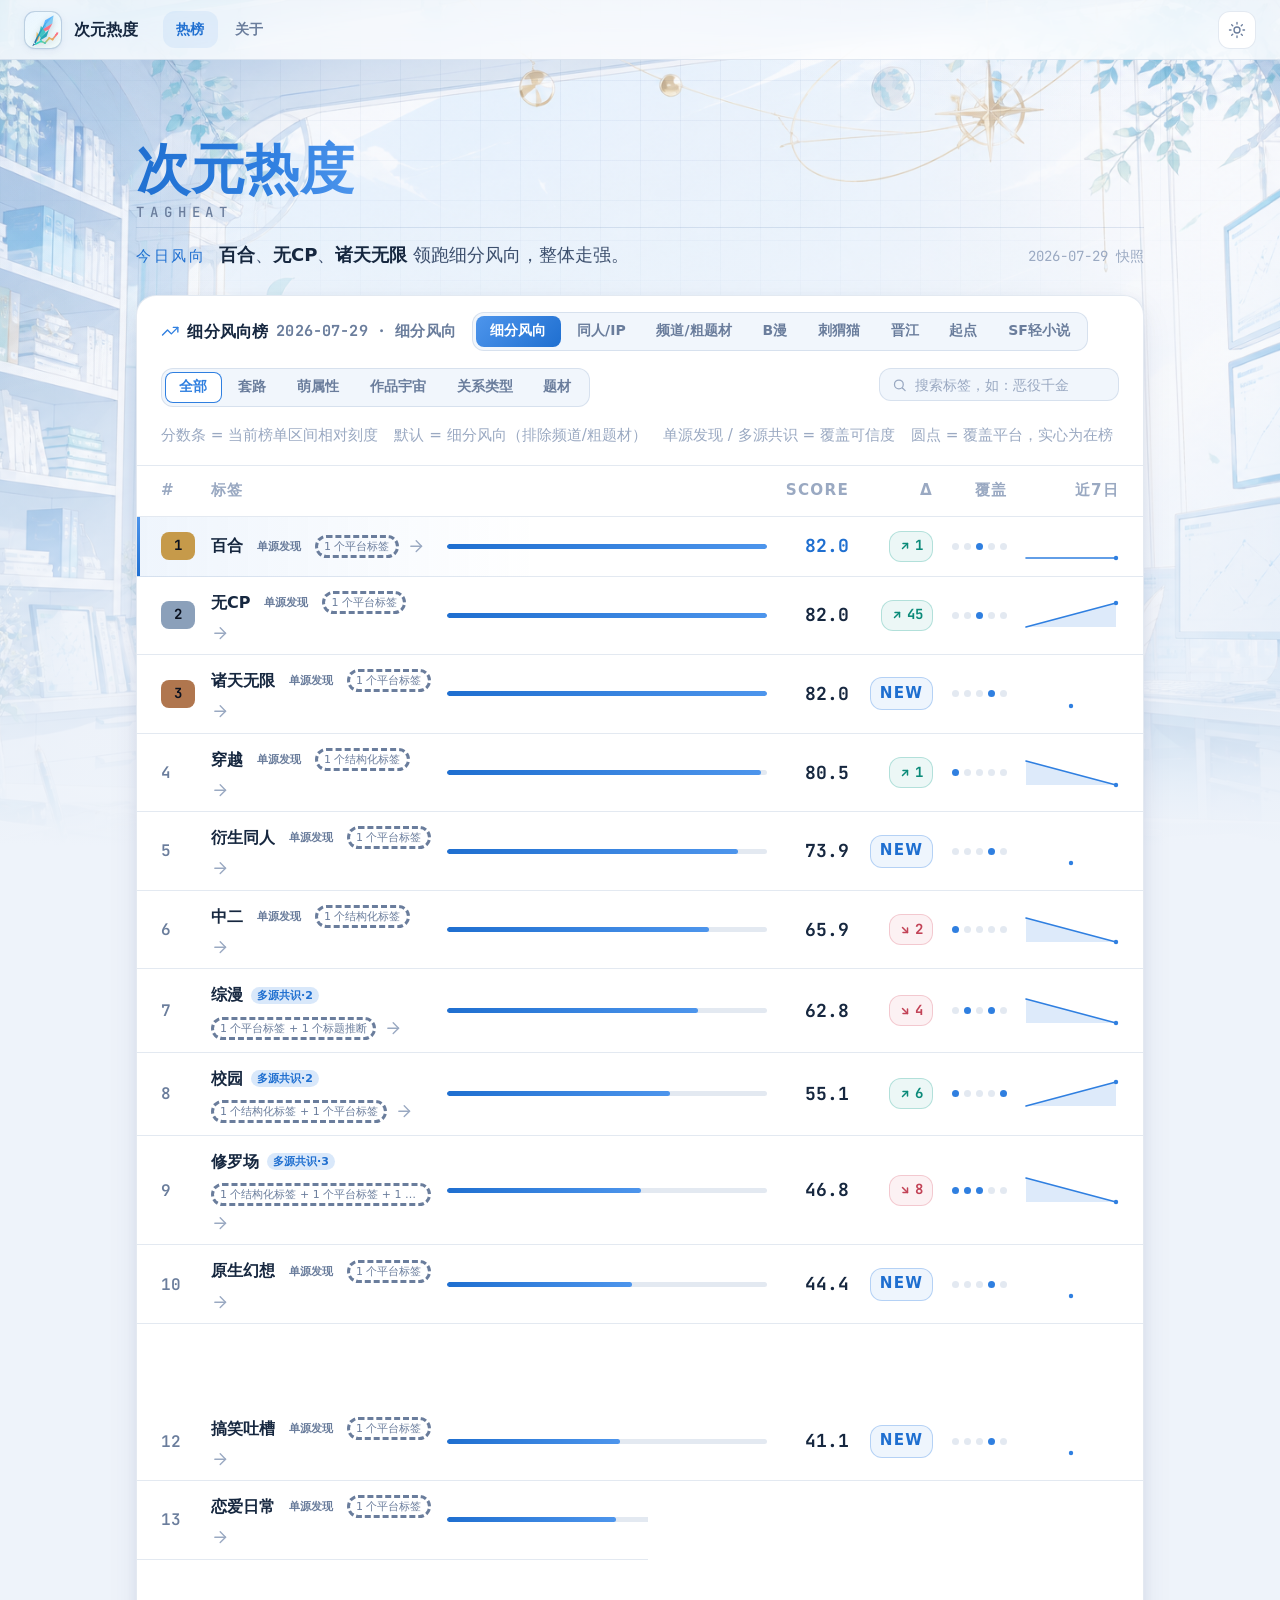
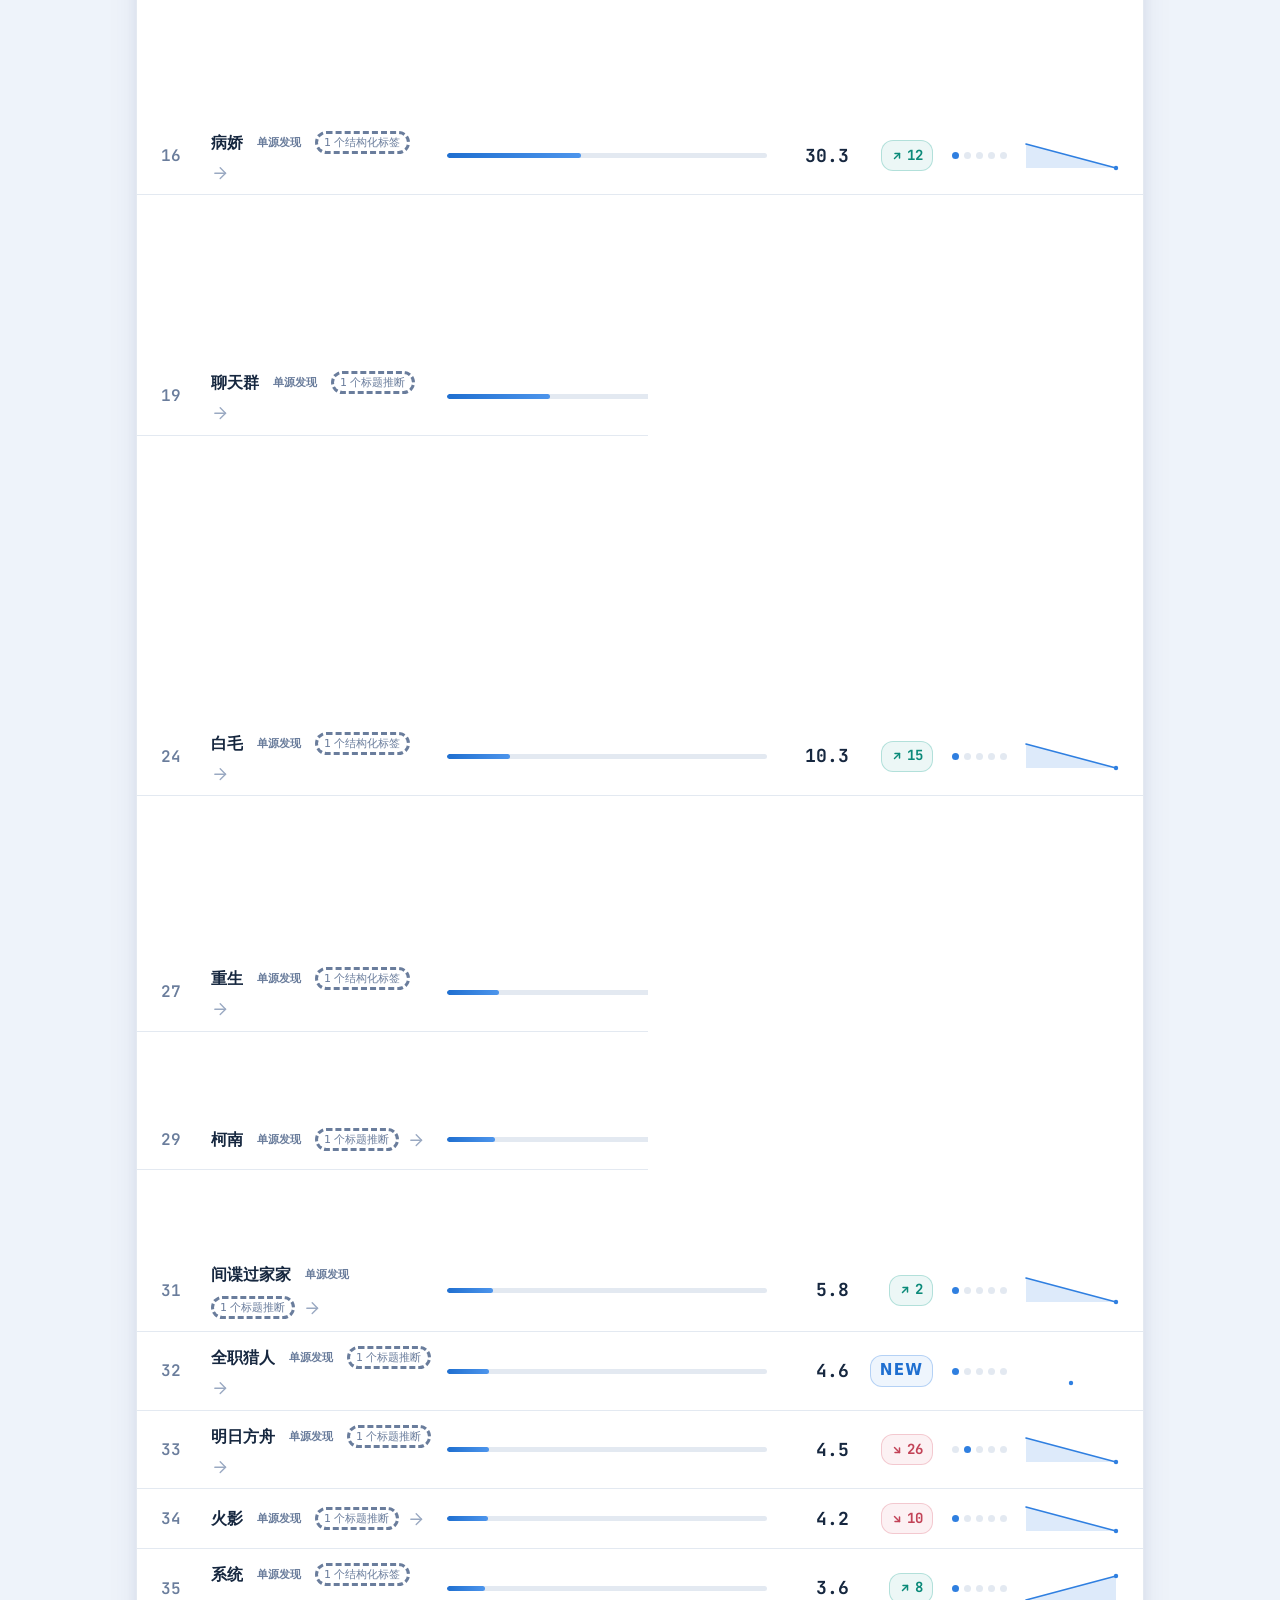
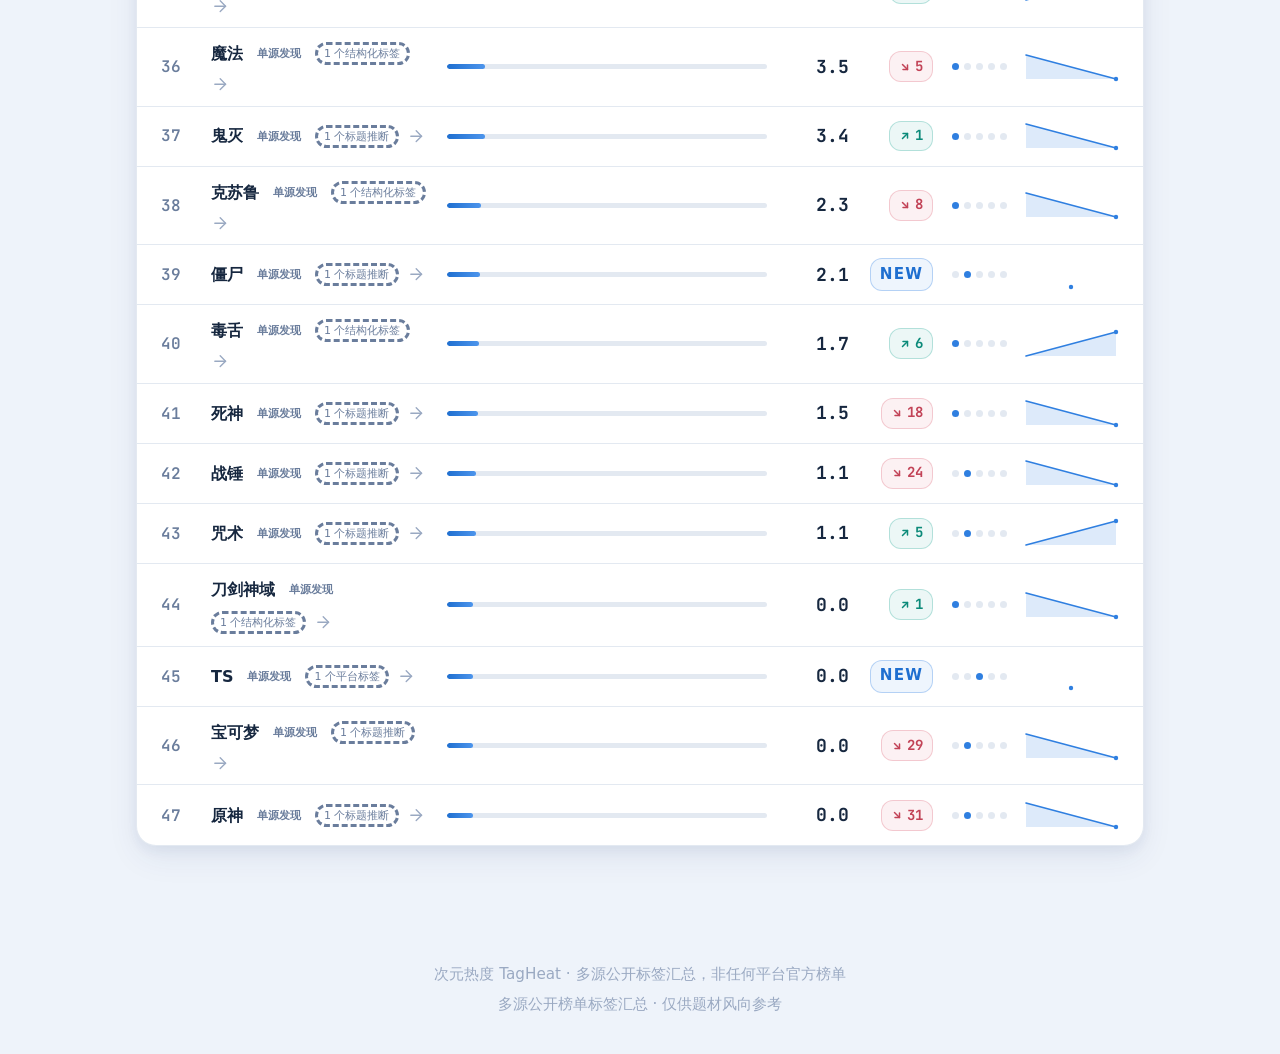
==== commit a45d3c8c: "Ship TagHeat fandom/IP board with universe merge and signal evidence. Co-authored-by: Cursor <cursor" ====
--- a/site/index.html
+++ b/site/index.html
@@ -65,11 +65,13 @@
           </h2>
           <div class="tabs" id="board-tabs" role="tablist" aria-label="数据源切换"></div>
           <div class="tabs tabs--kind" id="kind-tabs" role="tablist" aria-label="标签类型筛选">
-            <button type="button" role="tab" data-kind="all" class="is-active" aria-selected="true">全部细分</button>
-            <button type="button" role="tab" data-kind="trope" aria-selected="false">套路</button>
-            <button type="button" role="tab" data-kind="moe" aria-selected="false">萌属性</button>
-            <button type="button" role="tab" data-kind="ip" aria-selected="false">IP</button>
-            <button type="button" role="tab" data-kind="genre" aria-selected="false">题材</button>
+            <button type="button" role="tab" data-kind="all" class="is-active" aria-selected="true" data-boards="merged,fandom">全部</button>
+            <button type="button" role="tab" data-kind="trope" aria-selected="false" data-boards="merged">套路</button>
+            <button type="button" role="tab" data-kind="moe" aria-selected="false" data-boards="merged">萌属性</button>
+            <button type="button" role="tab" data-kind="ip" aria-selected="false" data-boards="merged,fandom">作品宇宙</button>
+            <button type="button" role="tab" data-kind="fandom_structure" aria-selected="false" data-boards="fandom">同人结构</button>
+            <button type="button" role="tab" data-kind="relationship" aria-selected="false" data-boards="merged,fandom">关系类型</button>
+            <button type="button" role="tab" data-kind="genre" aria-selected="false" data-boards="merged">题材</button>
           </div>
           <div class="board__search">
             <svg viewBox="0 0 24 24" fill="none" stroke="currentColor" stroke-width="2" stroke-linecap="round"><circle cx="11" cy="11" r="7"/><path d="m21 21-4.3-4.3"/></svg>
--- a/site/css/main.css
+++ b/site/css/main.css
@@ -460,6 +460,7 @@
 
 /* 标签名 */
 .rank-tag {
+  flex-wrap: wrap;
   min-width: 0;
   display: flex;
   align-items: center;
@@ -492,6 +493,29 @@
   color: var(--brand-ink);
   background: color-mix(in srgb, var(--brand) 18%, transparent);
   border-color: color-mix(in srgb, var(--brand) 40%, var(--line));
+}
+.disc--signal {
+  color: var(--muted);
+  background: transparent;
+  border-style: dashed;
+  font-weight: 500;
+  max-width: 220px;
+  overflow: hidden;
+  text-overflow: ellipsis;
+}
+.tag-meta {
+  display: flex;
+  flex-wrap: wrap;
+  gap: var(--s-2);
+  margin-top: var(--s-3);
+}
+.meta-chip {
+  font-size: var(--fs-xs);
+  color: var(--muted);
+  border: 1px solid var(--line);
+  border-radius: 999px;
+  padding: 3px 8px;
+  background: color-mix(in srgb, var(--panel) 90%, var(--brand) 10%);
 }
 .rank-tag__arrow {
   color: var(--faint);
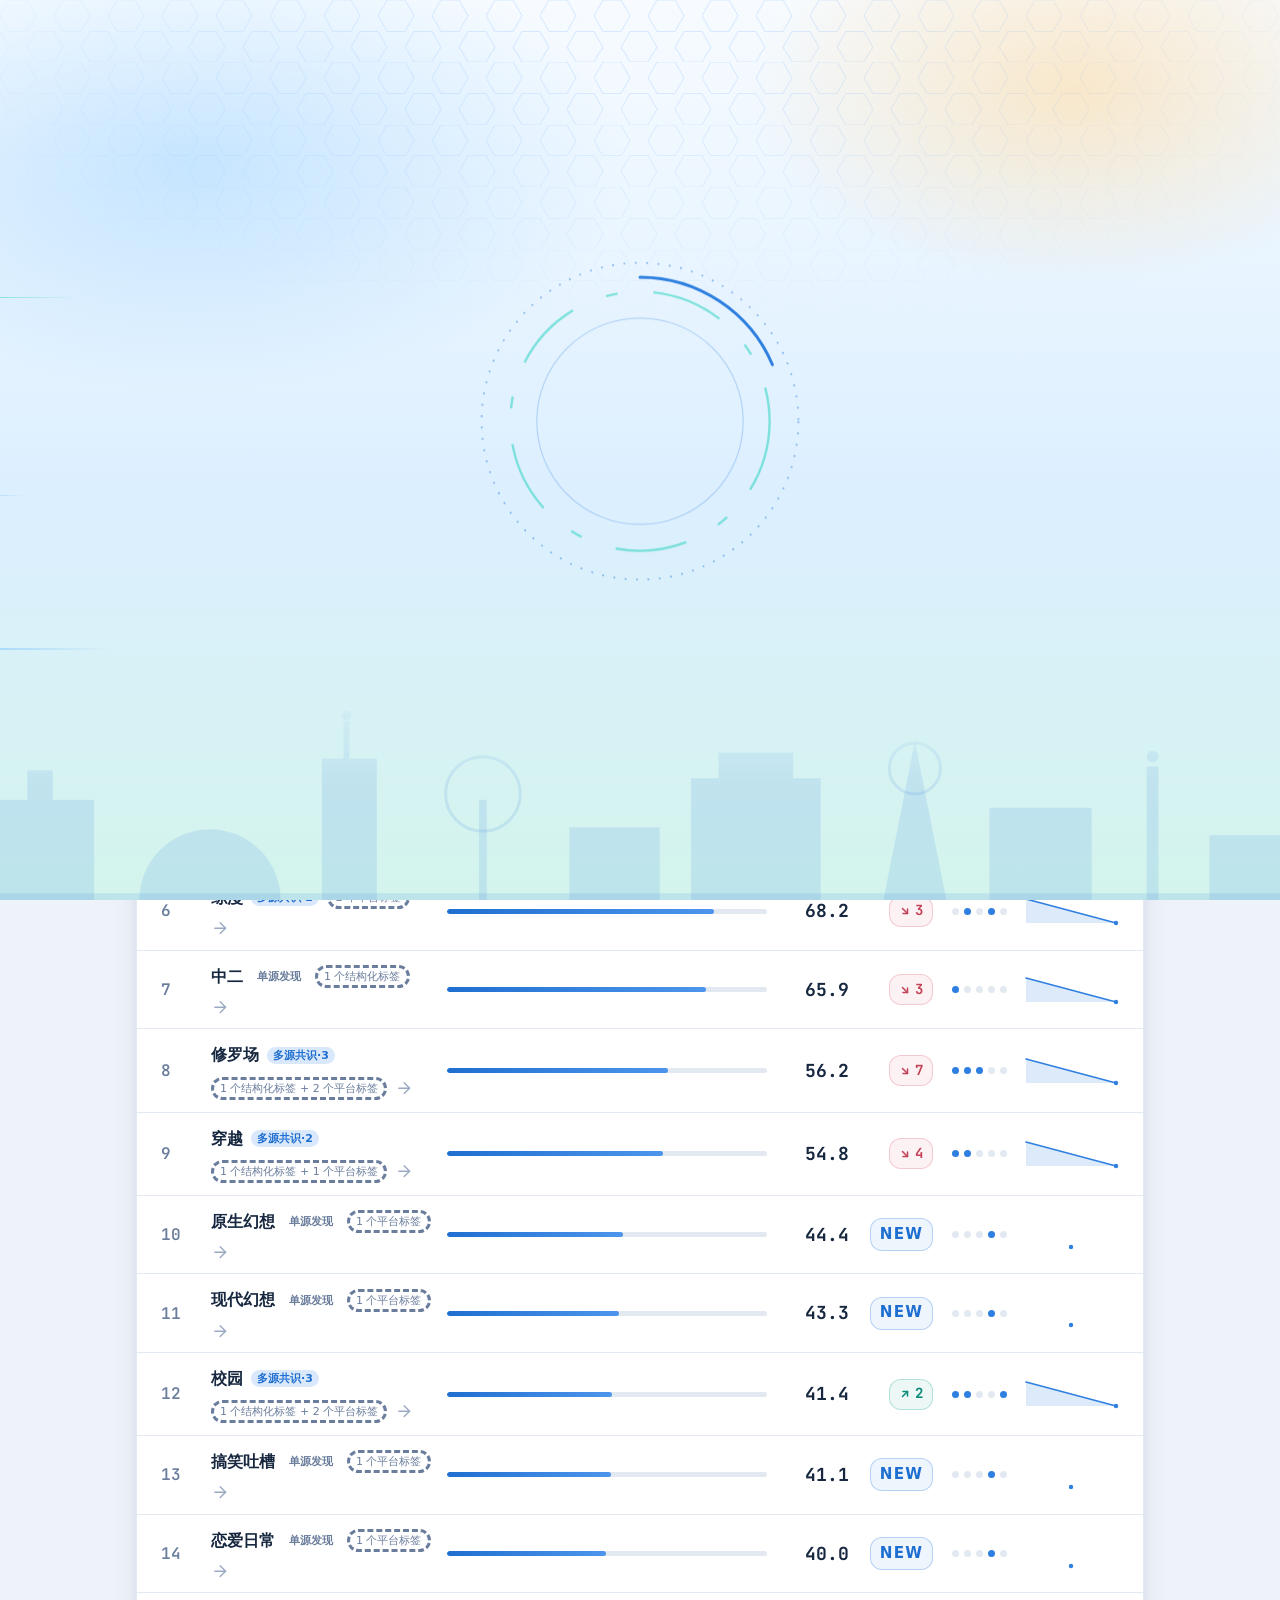
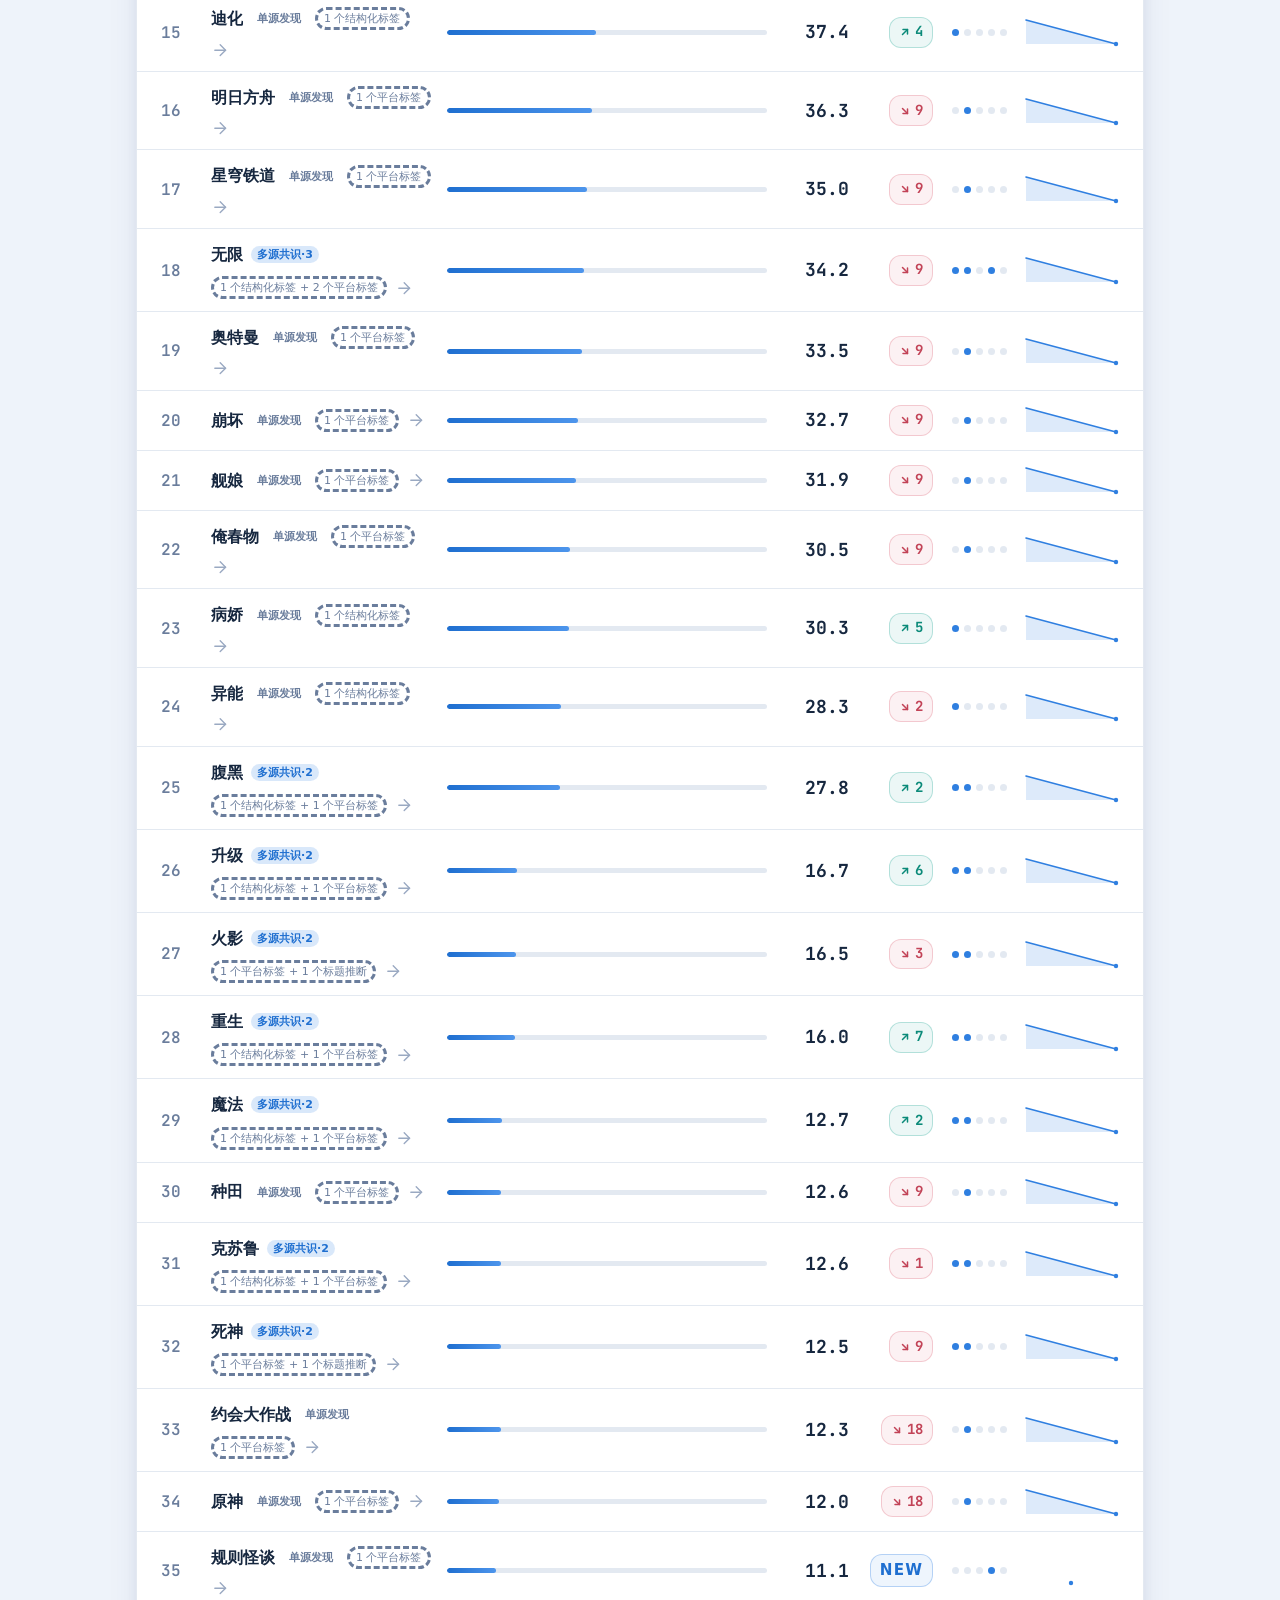
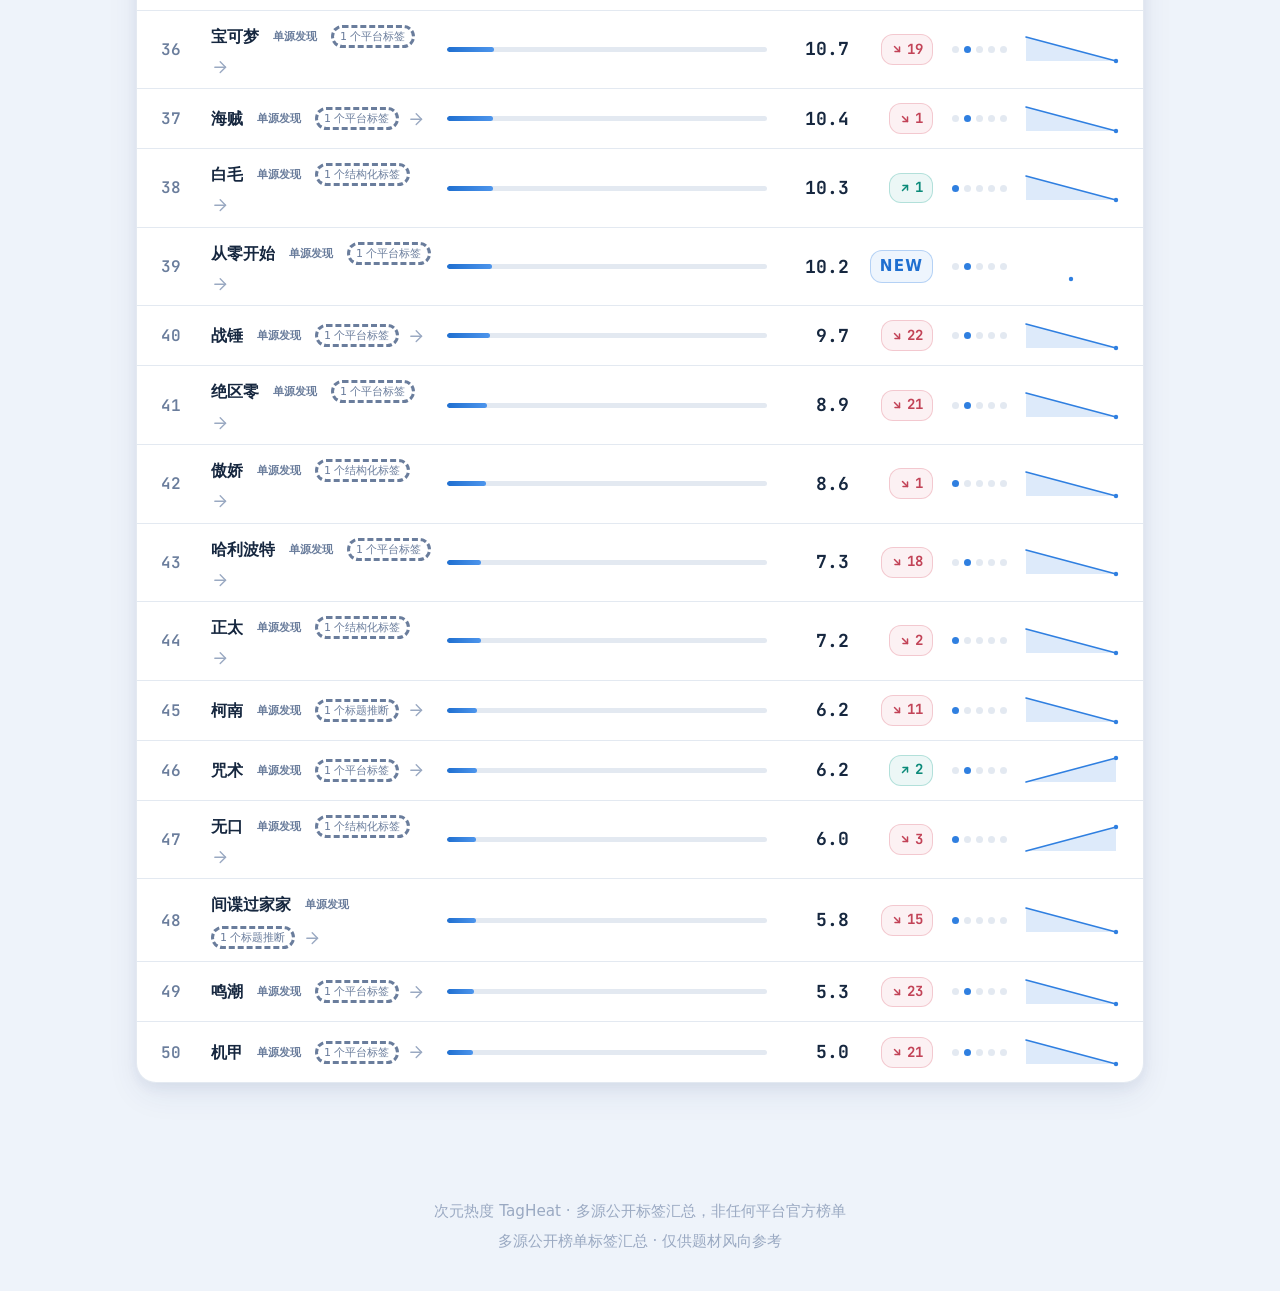
==== commit 710c334e: "Add TagHeat splash intro and refresh Pages site assets. Co-authored-by: Cursor <cursoragent@cursor.c" ====
--- a/site/index.html
+++ b/site/index.html
@@ -18,6 +18,7 @@
     </script>
     <link rel="stylesheet" href="css/tokens.css" />
     <link rel="stylesheet" href="css/main.css" />
+    <link rel="stylesheet" href="css/splash.css" />
     <link rel="preconnect" href="https://fonts.googleapis.com" />
     <link rel="preconnect" href="https://fonts.gstatic.com" crossorigin />
     <link href="https://fonts.googleapis.com/css2?family=Outfit:wght@600;700;800&family=JetBrains+Mono:wght@500;600;700&display=swap" rel="stylesheet" />
@@ -93,6 +94,7 @@
       <p>多源公开榜单标签汇总 · 仅供题材风向参考</p>
     </footer>
 
+    <script type="module" src="js/splash.js"></script>
     <script type="module" src="js/rank.js"></script>
   </body>
 </html>
--- a/site/css/splash.css
+++ b/site/css/splash.css
@@ -0,0 +1,355 @@
+/* ============================================================
+   次元热度 · 开屏「晨启 · 学园都市」 v1.0
+   仅 index.html 引入；纯 CSS/SVG，零图片零新增字体
+   明亮晨空 + 全息 HUD + 风流线，每天首次访问播放一次
+   层级：sky < skyline < hexgrid < winds < core < flash < skip
+   ============================================================ */
+
+.splash {
+  /* 开屏专用 token：明亮晨色，不随站点主题变化 */
+  --sp-sky-1: #f7fbff;
+  --sp-sky-2: #dcefff;
+  --sp-sky-3: #d3f4ec;
+  --sp-blue: #2f7fe0;
+  --sp-blue-2: #3b8eff;
+  --sp-ice: #5eb6ff;
+  --sp-teal: #2dd4bf;
+  --sp-teal-ink: #0f9d8a;
+  --sp-muted: #5b7ba3;
+  --sp-gold: rgba(255, 214, 150, 0.5);
+  --sp-ease: cubic-bezier(0.22, 1, 0.36, 1);
+
+  position: fixed;
+  inset: 0;
+  z-index: 100;
+  overflow: hidden;
+  clip-path: inset(0 0 0 0);
+  background: linear-gradient(180deg, var(--sp-sky-1) 0%, var(--sp-sky-2) 55%, var(--sp-sky-3) 100%);
+  font-family: var(--font-sans);
+  cursor: pointer;
+  animation: sp-sky-in 0.5s var(--sp-ease) both;
+}
+
+/* ---------- 层 1 · 晨空光斑 ---------- */
+.splash__sky,
+.splash__sky::before,
+.splash__sky::after {
+  position: absolute;
+  inset: 0;
+  pointer-events: none;
+}
+.splash__sky::before {
+  content: "";
+  background: radial-gradient(42rem 22rem at 15% 18%, rgba(94, 182, 255, 0.28), transparent 65%);
+}
+.splash__sky::after {
+  content: "";
+  background: radial-gradient(30rem 18rem at 84% 10%, var(--sp-gold), transparent 68%);
+  animation: sp-glow-in 0.9s 0.2s var(--sp-ease) both;
+}
+
+/* ---------- 层 2 · 学园都市天际线 ---------- */
+.splash__skyline {
+  position: absolute;
+  left: 0;
+  right: 0;
+  bottom: 0;
+  width: 100%;
+  height: 24vh;
+  min-height: 120px;
+  color: rgba(47, 127, 224, 0.13);
+  -webkit-mask-image: linear-gradient(180deg, transparent 0%, #000 46%);
+  mask-image: linear-gradient(180deg, transparent 0%, #000 46%);
+  animation: sp-skyline-in 0.7s 0.08s var(--sp-ease) both;
+  pointer-events: none;
+}
+
+/* ---------- 层 3 · 六边形蜂窝网格 ---------- */
+.splash__hexgrid {
+  position: absolute;
+  inset: 0;
+  pointer-events: none;
+  background-image: url("data:image/svg+xml,%3Csvg xmlns='http://www.w3.org/2000/svg' width='54' height='62.4' viewBox='0 0 54 62.4'%3E%3Cg fill='none' stroke='%233b8eff' stroke-opacity='.16'%3E%3Cpath d='M36 15.6 27 31.2 9 31.2 0 15.6 9 0 27 0z'/%3E%3Cpath d='M63 46.8 54 62.4 36 62.4 27 46.8 36 31.2 54 31.2z'/%3E%3Cpath d='M9 46.8 0 62.4-18 62.4-27 46.8-18 31.2 0 31.2z'/%3E%3C/g%3E%3C/svg%3E");
+  background-size: 54px 62.4px;
+  -webkit-mask-image: radial-gradient(ellipse 85% 52% at 50% 0%, #000 12%, transparent 74%);
+  mask-image: radial-gradient(ellipse 85% 52% at 50% 0%, #000 12%, transparent 74%);
+  animation: sp-fade-in 0.8s 0.25s var(--sp-ease) both;
+}
+
+/* ---------- 层 4 · 风流线（全屏唯一恒动元素） ---------- */
+.splash__winds {
+  position: absolute;
+  inset: 0;
+  pointer-events: none;
+  animation: sp-fade-in 0.6s 0.8s var(--sp-ease) both;
+}
+.splash__winds i {
+  position: absolute;
+  left: -12%;
+  height: 1px;
+  background: linear-gradient(90deg, transparent, rgba(94, 182, 255, 0.85) 50%, transparent);
+  animation: sp-wind-pass linear infinite;
+  will-change: transform;
+}
+.splash__winds i:nth-child(1) { top: 16%; width: 150px; animation-duration: 3.4s; animation-delay: -1.2s; }
+.splash__winds i:nth-child(2) { top: 33%; width: 230px; animation-duration: 4.6s; animation-delay: -2.6s; background: linear-gradient(90deg, transparent, rgba(45, 212, 191, 0.7) 50%, transparent); }
+.splash__winds i:nth-child(3) { top: 55%; width: 180px; animation-duration: 3.9s; animation-delay: -0.4s; }
+.splash__winds i:nth-child(4) { top: 72%; width: 260px; animation-duration: 5.2s; animation-delay: -3.3s; height: 2px; opacity: 0.55; }
+
+/* ---------- 层 5 · 全息 HUD 圆环 ---------- */
+.splash__hud {
+  position: absolute;
+  left: 50%;
+  top: 50%;
+  width: min(360px, 80vw);
+  transform: translate(-50%, -58%);
+  pointer-events: none;
+  animation: sp-hud-in 0.7s 0.3s var(--sp-ease) both;
+}
+.splash__hud circle {
+  fill: none;
+  transform-box: fill-box;
+  transform-origin: center;
+}
+.hud-ticks { stroke: rgba(47, 127, 224, 0.5); stroke-width: 1.5; stroke-dasharray: 1.5 8; }
+.hud-arcs { stroke: rgba(45, 212, 191, 0.55); stroke-width: 2; stroke-dasharray: 60 30 10 30; }
+.hud-thin { stroke: rgba(47, 127, 224, 0.26); stroke-width: 1; }
+.hud-charge {
+  stroke: var(--sp-blue);
+  stroke-width: 2.5;
+  stroke-linecap: round;
+  stroke-dasharray: 140 614;
+  transform: rotate(-90deg);
+  animation: sp-hud-charge 0.9s 0.45s var(--sp-ease) both;
+}
+.hud-pulse { stroke: rgba(45, 212, 191, 0.7); stroke-width: 2; opacity: 0; }
+.hud-spin-cw { animation: sp-spin 44s linear infinite; transform-box: fill-box; transform-origin: center; }
+.hud-spin-ccw { animation: sp-spin 28s linear infinite reverse; transform-box: fill-box; transform-origin: center; }
+.splash.is-online .hud-pulse { animation: sp-hud-pulse 0.8s ease-out both; }
+
+/* ---------- 层 6 · 中心机组 ---------- */
+.splash__core {
+  position: absolute;
+  inset: 0;
+  display: flex;
+  flex-direction: column;
+  align-items: center;
+  justify-content: center;
+  gap: 12px;
+  padding: 0 20px 5vh;
+}
+
+.splash__logo-wrap {
+  position: relative;
+  overflow: hidden;
+  border-radius: 18px;
+  animation: sp-logo-in 0.6s 0.45s var(--sp-ease) both;
+}
+.splash__logo-wrap img {
+  display: block;
+  width: 56px;
+  height: 56px;
+  filter: drop-shadow(0 4px 10px rgba(35, 111, 168, 0.3));
+}
+.splash__logo-wrap::after {
+  content: "";
+  position: absolute;
+  inset: -40%;
+  background: linear-gradient(115deg, transparent 42%, rgba(255, 255, 255, 0.9) 50%, transparent 58%);
+  transform: translateX(-120%);
+  animation: sp-shine 0.75s 0.95s var(--sp-ease) both;
+}
+
+.splash__word {
+  margin: 0;
+  font-family: var(--font-brand);
+  font-size: clamp(2.4rem, 7vw, 3.6rem);
+  font-weight: 800;
+  letter-spacing: 0.02em;
+  line-height: 1.05;
+}
+.splash__word span {
+  display: inline-block;
+  background: linear-gradient(100deg, #1f6fd0 0%, #2f7fe0 55%, #2dd4bf 100%);
+  -webkit-background-clip: text;
+  background-clip: text;
+  -webkit-text-fill-color: transparent;
+  color: transparent;
+  animation: sp-letter-in 0.55s calc(0.82s + var(--i) * 0.07s) var(--sp-ease) both;
+}
+
+.splash__en {
+  font-family: var(--font-num);
+  font-size: 0.8rem;
+  font-weight: 600;
+  letter-spacing: 0.42em;
+  text-transform: uppercase;
+  color: var(--sp-muted);
+  animation: sp-en-in 0.7s 0.95s var(--sp-ease) both;
+}
+
+/* 启动日志 */
+.splash__log {
+  margin-top: 20px;
+  width: 250px;
+  font-family: var(--font-num);
+  font-size: 11.5px;
+  line-height: 1.5;
+  color: var(--sp-muted);
+  animation: sp-fade-in 0.4s 0.8s var(--sp-ease) both;
+}
+.splash__log p {
+  margin: 0;
+  min-height: 1.5em;
+  opacity: 0;
+  transition: opacity 0.12s linear;
+  white-space: nowrap;
+}
+.splash__log p.is-on { opacity: 1; }
+.splash__log p.is-typing::after {
+  content: "▍";
+  margin-left: 2px;
+  animation: sp-caret 0.7s steps(1) infinite;
+}
+.splash__log p.is-final {
+  font-weight: 700;
+  color: var(--sp-teal-ink);
+  text-shadow: 0 0 14px rgba(45, 212, 191, 0.5);
+}
+
+/* 进度条：宽度由 JS rAF 推进，与日志打字同步 */
+.splash__progress {
+  width: 172px;
+  height: 2px;
+  border-radius: 2px;
+  background: rgba(47, 127, 224, 0.16);
+  overflow: hidden;
+  animation: sp-fade-in 0.4s 1.6s var(--sp-ease) both;
+}
+.splash__progress > i {
+  display: block;
+  height: 100%;
+  width: 0;
+  border-radius: inherit;
+  background: linear-gradient(90deg, var(--sp-blue-2), var(--sp-teal));
+}
+
+/* ---------- 跳过 ---------- */
+.splash__skip {
+  position: absolute;
+  right: 22px;
+  bottom: 20px;
+  font-family: var(--font-num);
+  font-size: 11px;
+  letter-spacing: 0.14em;
+  color: #4a719f;
+  background: rgba(255, 255, 255, 0.55);
+  -webkit-backdrop-filter: blur(6px);
+  backdrop-filter: blur(6px);
+  border: 1px solid rgba(47, 127, 224, 0.35);
+  border-radius: 999px;
+  padding: 0.34rem 0.85rem;
+  cursor: pointer;
+  transition: color 0.15s var(--sp-ease), border-color 0.15s var(--sp-ease);
+  animation: sp-fade-in 0.5s 1.1s var(--sp-ease) both;
+}
+.splash__skip:hover { color: #1f6fd0; border-color: var(--sp-blue); }
+
+/* ---------- 退场 A · 光门 ---------- */
+.splash__flash {
+  position: absolute;
+  inset: 0;
+  background: radial-gradient(60rem 40rem at 50% 42%, #ffffff, rgba(255, 255, 255, 0.65) 60%, transparent);
+  opacity: 0;
+  pointer-events: none;
+}
+.splash.is-exiting .splash__flash { animation: sp-flash 0.5s var(--sp-ease) both; }
+.splash.is-exiting .splash__core { animation: sp-core-out 0.3s cubic-bezier(0.5, 0, 0.75, 0.4) both; }
+.splash.is-exiting .splash__skip { animation: sp-fade-out 0.2s linear both; }
+
+/* ---------- 退场 B · 揭幕 ---------- */
+.splash.is-leaving {
+  transition: clip-path 0.45s cubic-bezier(0.65, 0, 0.35, 1) 0.02s;
+  clip-path: inset(0 0 100% 0);
+}
+
+/* ---------- 快进退场（跳过 / 静态帧） ---------- */
+.splash.is-quick.is-exiting .splash__flash { animation-duration: 0.3s; }
+.splash.is-quick.is-exiting .splash__core { animation-duration: 0.16s; }
+.splash.is-quick.is-leaving { transition-duration: 0.32s; transition-delay: 0s; }
+
+/* 静态帧模式：所有入场动画关闭，直接呈现完成态 */
+.splash.is-static,
+.splash.is-static * {
+  animation: none !important;
+}
+
+/* ---------- 揭幕后主站入场（与退场 B 同一时间轴） ---------- */
+body.js-splash-reveal .hero {
+  animation: sp-rise 0.55s var(--ease, cubic-bezier(0.22, 1, 0.36, 1)) both;
+}
+body.js-splash-reveal .board {
+  animation: sp-rise 0.55s var(--ease, cubic-bezier(0.22, 1, 0.36, 1)) 0.08s both;
+}
+
+/* ============================================================
+   keyframes
+   ============================================================ */
+@keyframes sp-sky-in { from { opacity: 0; } }
+@keyframes sp-glow-in { from { opacity: 0; } }
+@keyframes sp-fade-in { from { opacity: 0; } }
+@keyframes sp-fade-out { to { opacity: 0; } }
+@keyframes sp-skyline-in {
+  from { opacity: 0; transform: translateY(14px); }
+}
+@keyframes sp-wind-pass {
+  from { transform: translateX(-30vw); }
+  to { transform: translateX(125vw); }
+}
+@keyframes sp-hud-in {
+  from { opacity: 0; transform: translate(-50%, -58%) scale(0.8); }
+}
+@keyframes sp-spin { to { transform: rotate(360deg); } }
+@keyframes sp-hud-charge {
+  from { stroke-dasharray: 0 754; }
+  to { stroke-dasharray: 140 614; }
+}
+@keyframes sp-hud-pulse {
+  from { opacity: 0.6; transform: scale(1); }
+  to { opacity: 0; transform: scale(1.5); }
+}
+@keyframes sp-logo-in {
+  from { opacity: 0; transform: translateY(8px) scale(0.92); }
+}
+@keyframes sp-shine {
+  from { transform: translateX(-120%); }
+  to { transform: translateX(120%); }
+}
+@keyframes sp-letter-in {
+  from { opacity: 0; transform: translateY(0.28em); filter: blur(6px); }
+  to { opacity: 1; transform: none; filter: blur(0); }
+}
+@keyframes sp-en-in {
+  from { opacity: 0; letter-spacing: 0.6em; }
+}
+@keyframes sp-caret { 50% { opacity: 0; } }
+@keyframes sp-core-out {
+  to { opacity: 0; transform: translateY(-26px); }
+}
+@keyframes sp-flash {
+  0% { opacity: 0; }
+  35% { opacity: 0.92; }
+  100% { opacity: 0; }
+}
+@keyframes sp-rise {
+  from { opacity: 0; transform: translateY(16px); }
+}
+
+/* ---------- 降低动效：静态成品帧，由 JS 控制 500ms 后快进退场 ---------- */
+@media (prefers-reduced-motion: reduce) {
+  .splash,
+  .splash * {
+    animation: none !important;
+    transition-duration: 0.01ms !important;
+  }
+}
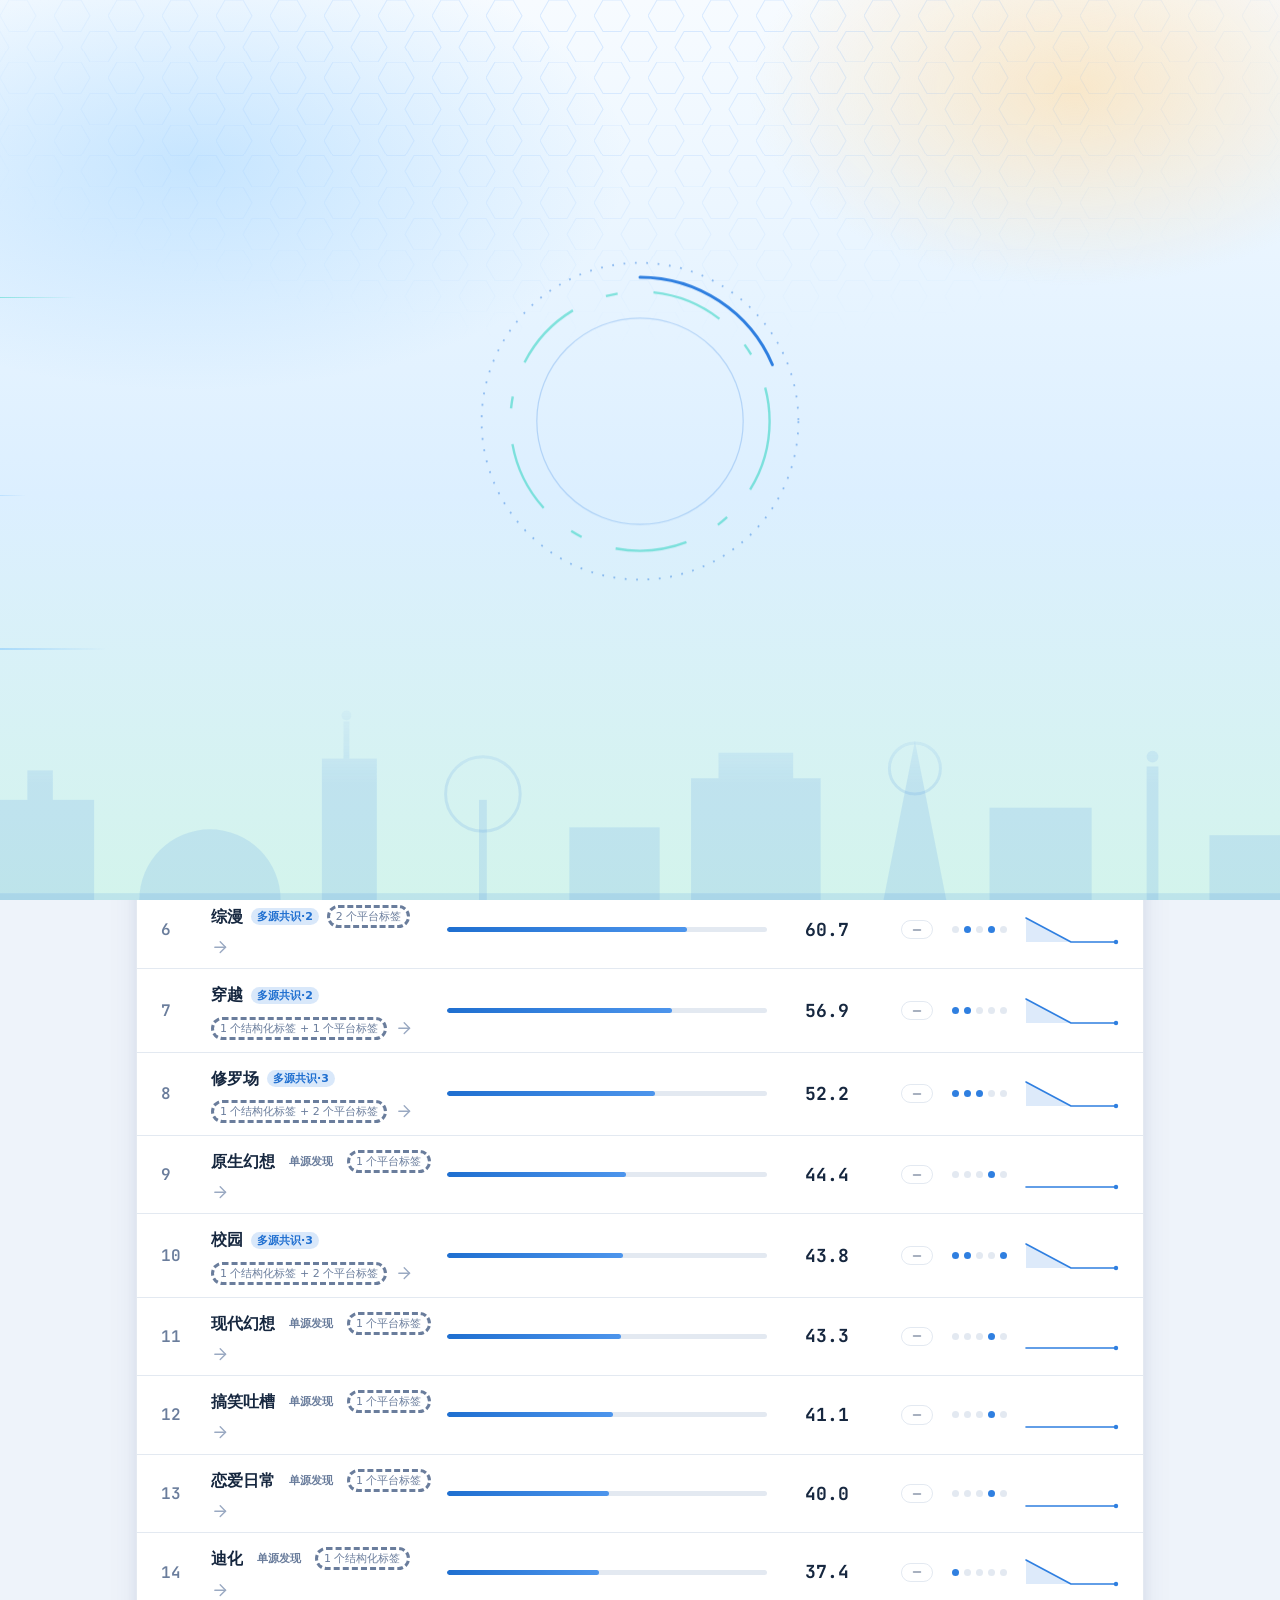
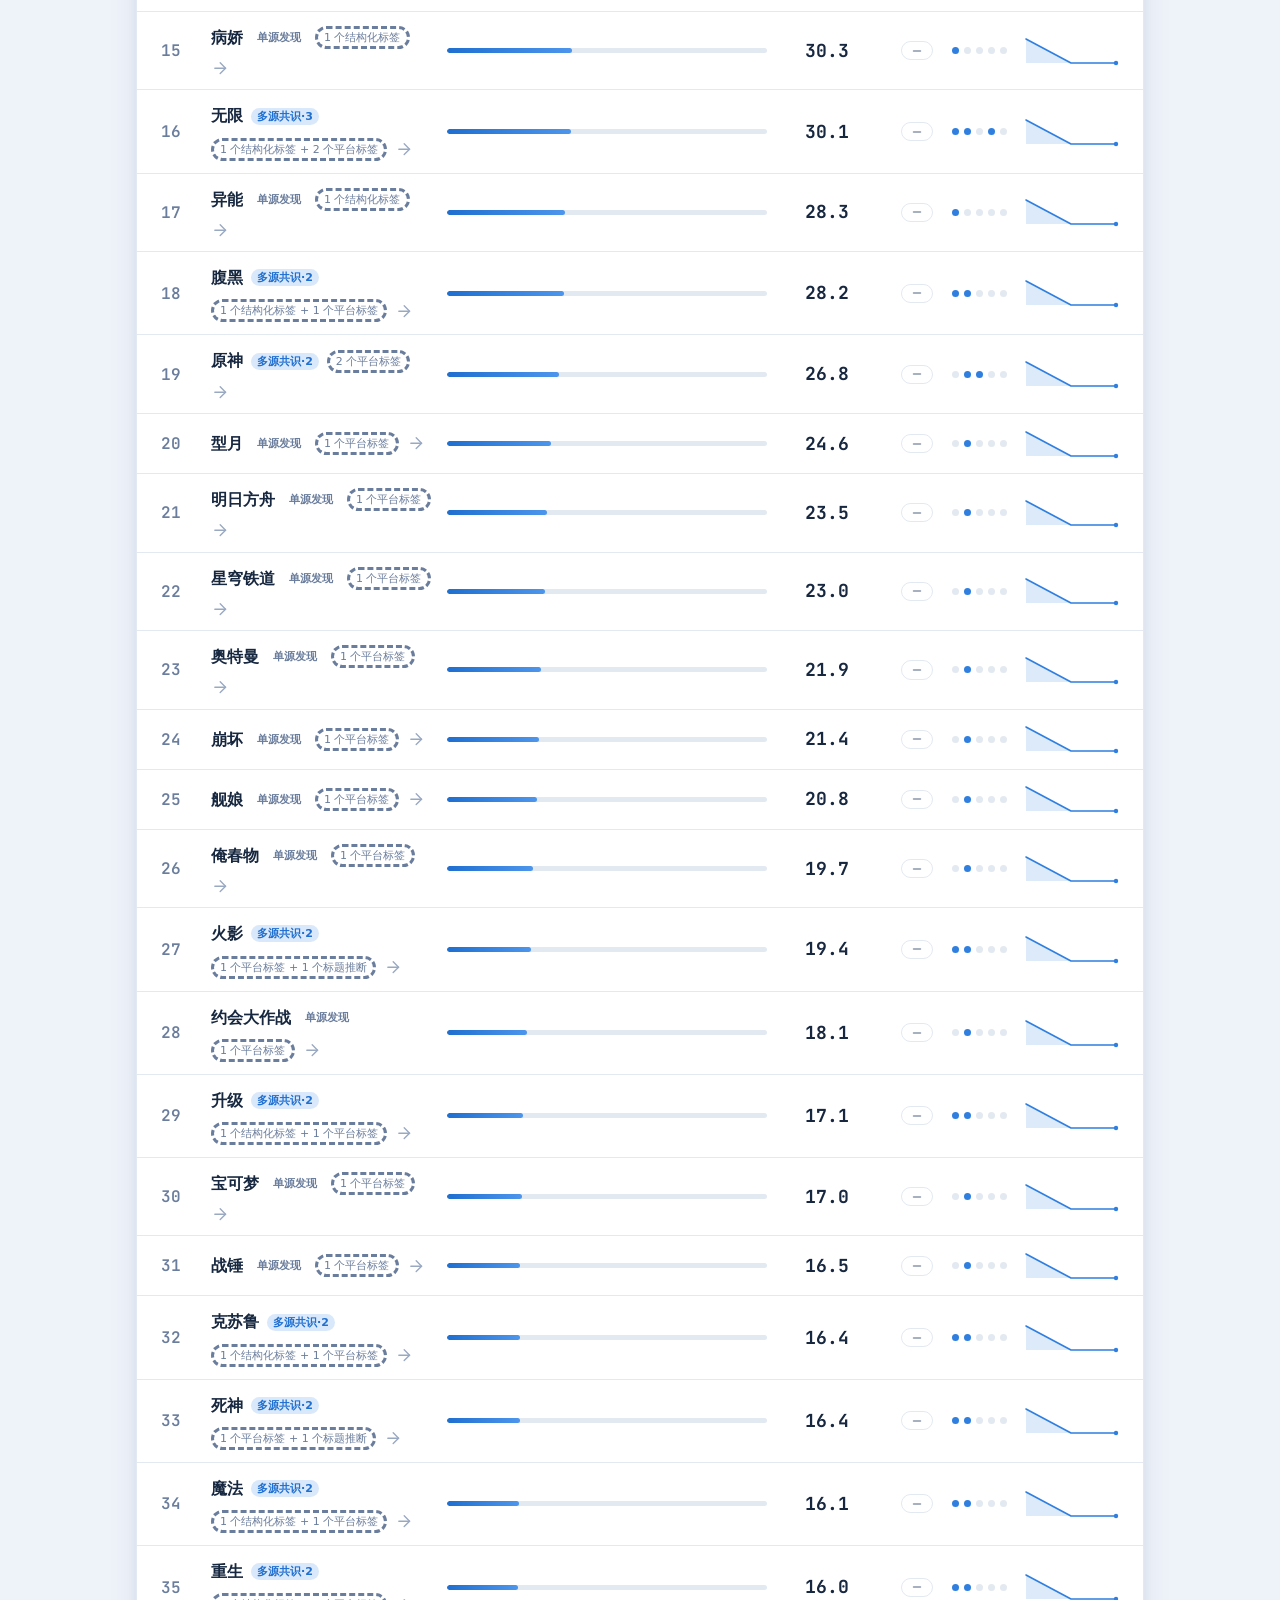
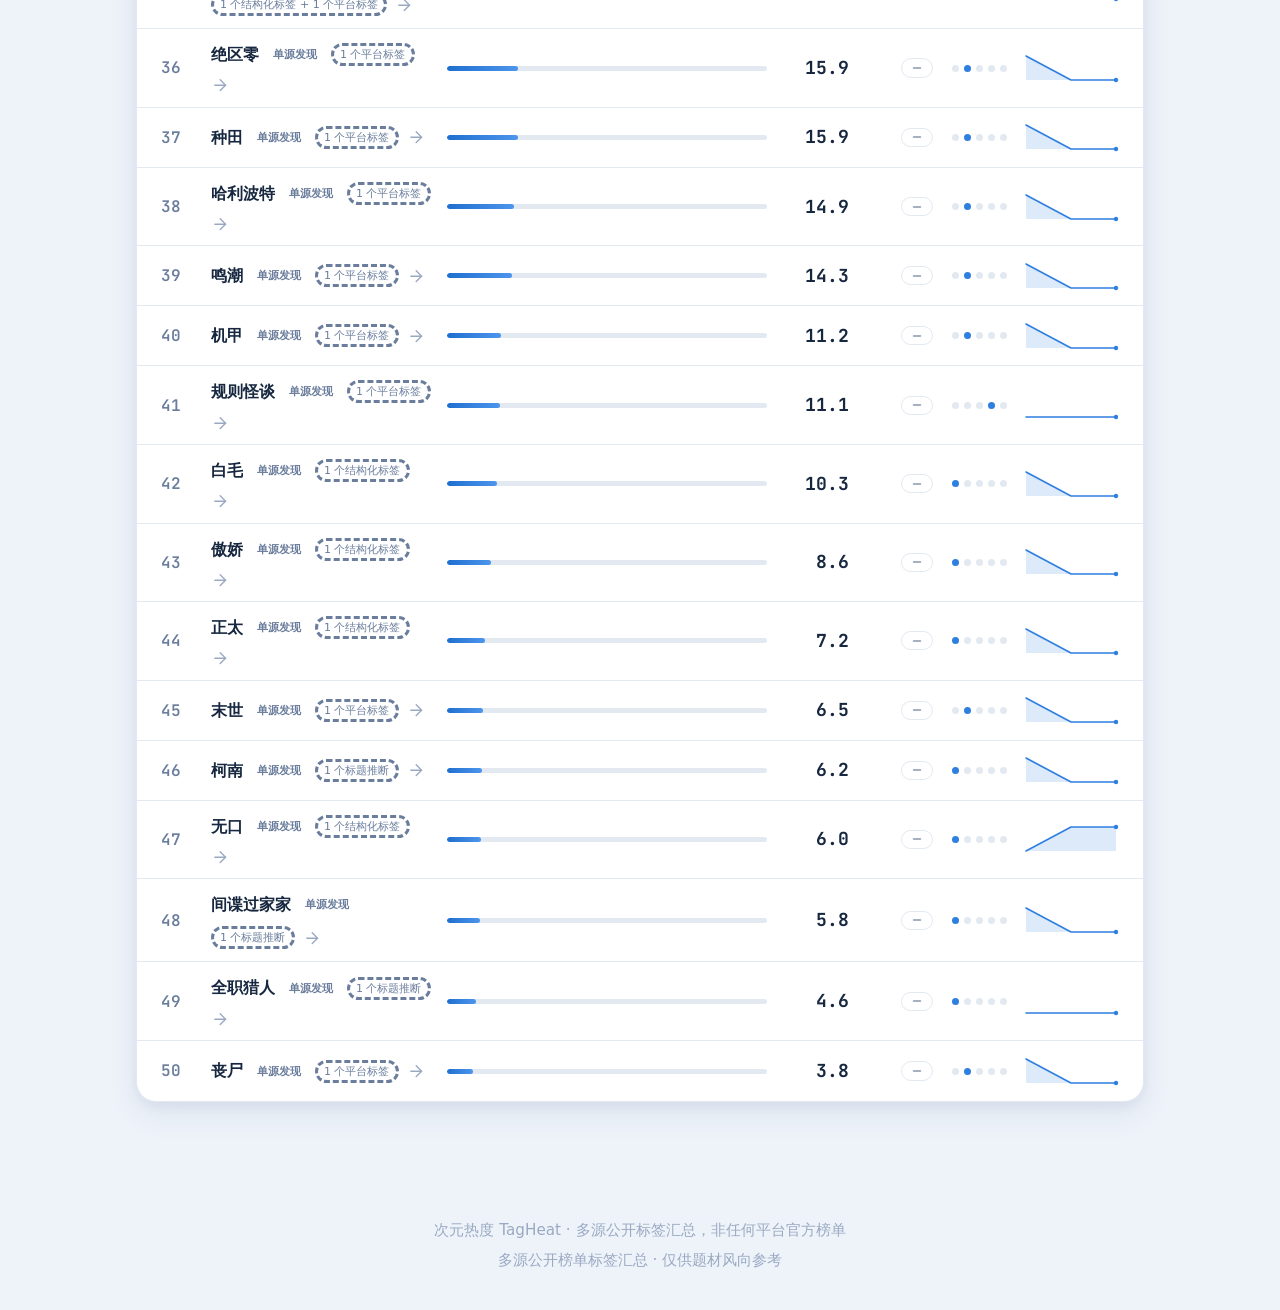
==== commit 72ea4f5f: "Replace TagHeat PNG backgrounds with pure CSS/SVG sky-line scene. Co-authored-by: Cursor <cursoragen" ====
--- a/site/index.html
+++ b/site/index.html
@@ -94,6 +94,8 @@
       <p>多源公开榜单标签汇总 · 仅供题材风向参考</p>
     </footer>
 
+    <div class="site-wind" aria-hidden="true"><i></i><i></i><i></i><i></i></div>
+
     <script type="module" src="js/splash.js"></script>
     <script type="module" src="js/rank.js"></script>
   </body>
--- a/site/css/tokens.css
+++ b/site/css/tokens.css
@@ -60,13 +60,13 @@
   --score-fill: linear-gradient(90deg, #3b8eff, #5eb6ff);
   --spark-line: #5eb6ff;
 
-  /* ---------- 背景装饰（极弱） ---------- */
+  /* ---------- 背景装饰（极弱 · 纯 CSS/SVG） ---------- */
   --decor-blob-1: radial-gradient(50rem 24rem at 86% -12%, rgba(94, 182, 255, 0.09), transparent 62%);
   --decor-blob-2: radial-gradient(40rem 22rem at -10% 22%, rgba(45, 212, 191, 0.05), transparent 62%);
   --decor-blob-3: radial-gradient(42rem 26rem at 50% 118%, rgba(59, 142, 255, 0.05), transparent 62%);
   --decor-grid-line: rgba(140, 180, 235, 0.045);
-  --site-art-image: url("../tagheat-anime-bg.png");
-  --site-art-veil: linear-gradient(180deg, rgba(11, 18, 32, 0.18) 0%, rgba(11, 18, 32, 0.55) 48%, #0b1220 94%);
+  --skyline-ink: rgba(94, 182, 255, 0.10);
+  --wind-line: rgba(94, 182, 255, 0.5);
 }
 
 [data-theme="light"] {
@@ -121,8 +121,8 @@
   --decor-blob-2: radial-gradient(40rem 22rem at -10% 22%, rgba(77, 149, 236, 0.09), transparent 62%);
   --decor-blob-3: radial-gradient(42rem 26rem at 50% 118%, rgba(47, 127, 224, 0.05), transparent 62%);
   --decor-grid-line: rgba(28, 76, 140, 0.05);
-  --site-art-image: url("../tagheat-anime-bg-light.png");
-  --site-art-veil: linear-gradient(180deg, rgba(238, 243, 250, 0.22) 0%, rgba(238, 243, 250, 0.52) 56%, #eef3fa 94%);
+  --skyline-ink: rgba(47, 127, 224, 0.09);
+  --wind-line: rgba(47, 127, 224, 0.4);
 }
 
 :root {
--- a/site/css/main.css
+++ b/site/css/main.css
@@ -23,38 +23,74 @@
   line-height: 1.7;
   color: var(--ink);
   background-color: var(--bg);
-  background-image: var(--site-art-veil), var(--site-art-image);
-  background-position: center top;
-  background-size: cover;
-  background-repeat: no-repeat;
-  background-attachment: fixed;
   -webkit-font-smoothing: antialiased;
   text-rendering: optimizeLegibility;
   transition: background-color var(--dur-2) var(--ease), color var(--dur-2) var(--ease);
 }
 
-/* 背景：极弱网格 + 两处低对比径向光 */
+/* 背景：径向光 + 学园都市天际线 + 风流线（纯 CSS/SVG） */
 body::before {
   content: "";
   position: fixed;
   inset: 0;
   z-index: -2;
   pointer-events: none;
-  background: var(--decor-blob-1), var(--decor-blob-2), var(--decor-blob-3);
-}
-
+  background:
+    var(--decor-blob-1),
+    var(--decor-blob-2),
+    var(--decor-blob-3);
+}
+
+/* 天际线 + 六边形网格 */
 body::after {
   content: "";
   position: fixed;
   inset: 0;
   z-index: -1;
   pointer-events: none;
-  background-image:
-    linear-gradient(var(--decor-grid-line) 1px, transparent 1px),
-    linear-gradient(90deg, var(--decor-grid-line) 1px, transparent 1px);
-  background-size: 40px 40px;
-  -webkit-mask-image: radial-gradient(ellipse 90% 55% at 50% 0%, #000 22%, transparent 80%);
-  mask-image: radial-gradient(ellipse 90% 55% at 50% 0%, #000 22%, transparent 80%);
+  background-image: url("data:image/svg+xml,%3Csvg xmlns='http://www.w3.org/2000/svg' width='1440' height='220' viewBox='0 0 1440 220'%3E%3Cg fill='%235eb6ff'%3E%3Crect x='0' y='213' width='1440' height='7'/%3E%3Crect x='48' y='118' width='116' height='102'/%3E%3Crect x='96' y='88' width='26' height='30'/%3E%3Cpath d='M210 220a72 72 0 0 1 144 0z'/%3E%3Crect x='396' y='76' width='56' height='144'/%3E%3Crect x='418' y='38' width='6' height='38'/%3E%3Ccircle cx='421' cy='32' r='5'/%3E%3Crect x='556' y='118' width='8' height='102'/%3E%3Crect x='648' y='146' width='92' height='74'/%3E%3Crect x='772' y='96' width='132' height='124'/%3E%3Crect x='800' y='70' width='76' height='26'/%3E%3Cpath d='M968 220 1000 58 1032 220z'/%3E%3Crect x='1076' y='126' width='104' height='94'/%3E%3Crect x='1236' y='84' width='12' height='136'/%3E%3Ccircle cx='1242' cy='74' r='6'/%3E%3Crect x='1300' y='154' width='96' height='66'/%3E%3C/g%3E%3Cg fill='none' stroke='%235eb6ff' stroke-width='3'%3E%3Ccircle cx='560' cy='112' r='38'/%3E%3Ccircle cx='1000' cy='86' r='26'/%3E%3C/g%3E%3C/svg%3E"),
+    url("data:image/svg+xml,%3Csvg xmlns='http://www.w3.org/2000/svg' width='54' height='62.4' viewBox='0 0 54 62.4'%3E%3Cg fill='none' stroke='%233b8eff' stroke-opacity='.5'%3E%3Cpath d='M36 15.6 27 31.2 9 31.2 0 15.6 9 0 27 0z'/%3E%3Cpath d='M63 46.8 54 62.4 36 62.4 27 46.8 36 31.2 54 31.2z'/%3E%3Cpath d='M9 46.8 0 62.4-18 62.4-27 46.8-18 31.2 0 31.2z'/%3E%3C/g%3E%3C/svg%3E");
+  background-repeat: repeat-x, repeat;
+  background-position: center bottom, center top;
+  background-size: auto 18vh, 54px 62.4px;
+  opacity: 0.55;
+  -webkit-mask-image: linear-gradient(180deg, transparent 0%, #000 30%, #000 70%, transparent 100%);
+  mask-image: linear-gradient(180deg, transparent 0%, #000 30%, #000 70%, transparent 100%);
+}
+
+/* 深色主题下六边形网格再淡一点 */
+[data-theme="dark"] body::after {
+  opacity: 0.45;
+}
+
+/* 风流线（无 JS，仅 CSS） */
+.site-wind {
+  position: fixed;
+  inset: 0;
+  z-index: -1;
+  pointer-events: none;
+  overflow: hidden;
+}
+.site-wind i {
+  position: absolute;
+  left: -12%;
+  height: 1px;
+  background: linear-gradient(90deg, transparent, var(--wind-line) 50%, transparent);
+  animation: site-wind-pass linear infinite;
+  will-change: transform;
+}
+.site-wind i:nth-child(1) { top: 18%; width: 140px; animation-duration: 26s; animation-delay: -8s; }
+.site-wind i:nth-child(2) { top: 36%; width: 210px; animation-duration: 34s; animation-delay: -19s; opacity: .7; }
+.site-wind i:nth-child(3) { top: 58%; width: 170px; animation-duration: 29s; animation-delay: -4s; opacity: .8; }
+.site-wind i:nth-child(4) { top: 76%; width: 240px; animation-duration: 38s; animation-delay: -25s; height: 2px; opacity: .5; }
+
+@keyframes site-wind-pass {
+  from { transform: translateX(-30vw); }
+  to { transform: translateX(125vw); }
+}
+
+@media (prefers-reduced-motion: reduce) {
+  .site-wind i { animation: none; opacity: 0; }
 }
 
 ::selection {
@@ -885,7 +921,12 @@
 }
 
 @media (max-width: 640px) {
-  body { background-attachment: scroll; background-size: auto 100vh; }
+  body::after {
+    background-size: auto 14vh, 44px 50.8px;
+    opacity: 0.42;
+  }
+  .site-wind i:nth-child(2),
+  .site-wind i:nth-child(4) { display: none; }
   .wrap { padding: var(--s-5) var(--s-4) var(--s-8); }
   .brand__name { font-size: var(--fs-sm); }
   .topbar { padding: 0 var(--s-4); gap: var(--s-3); }
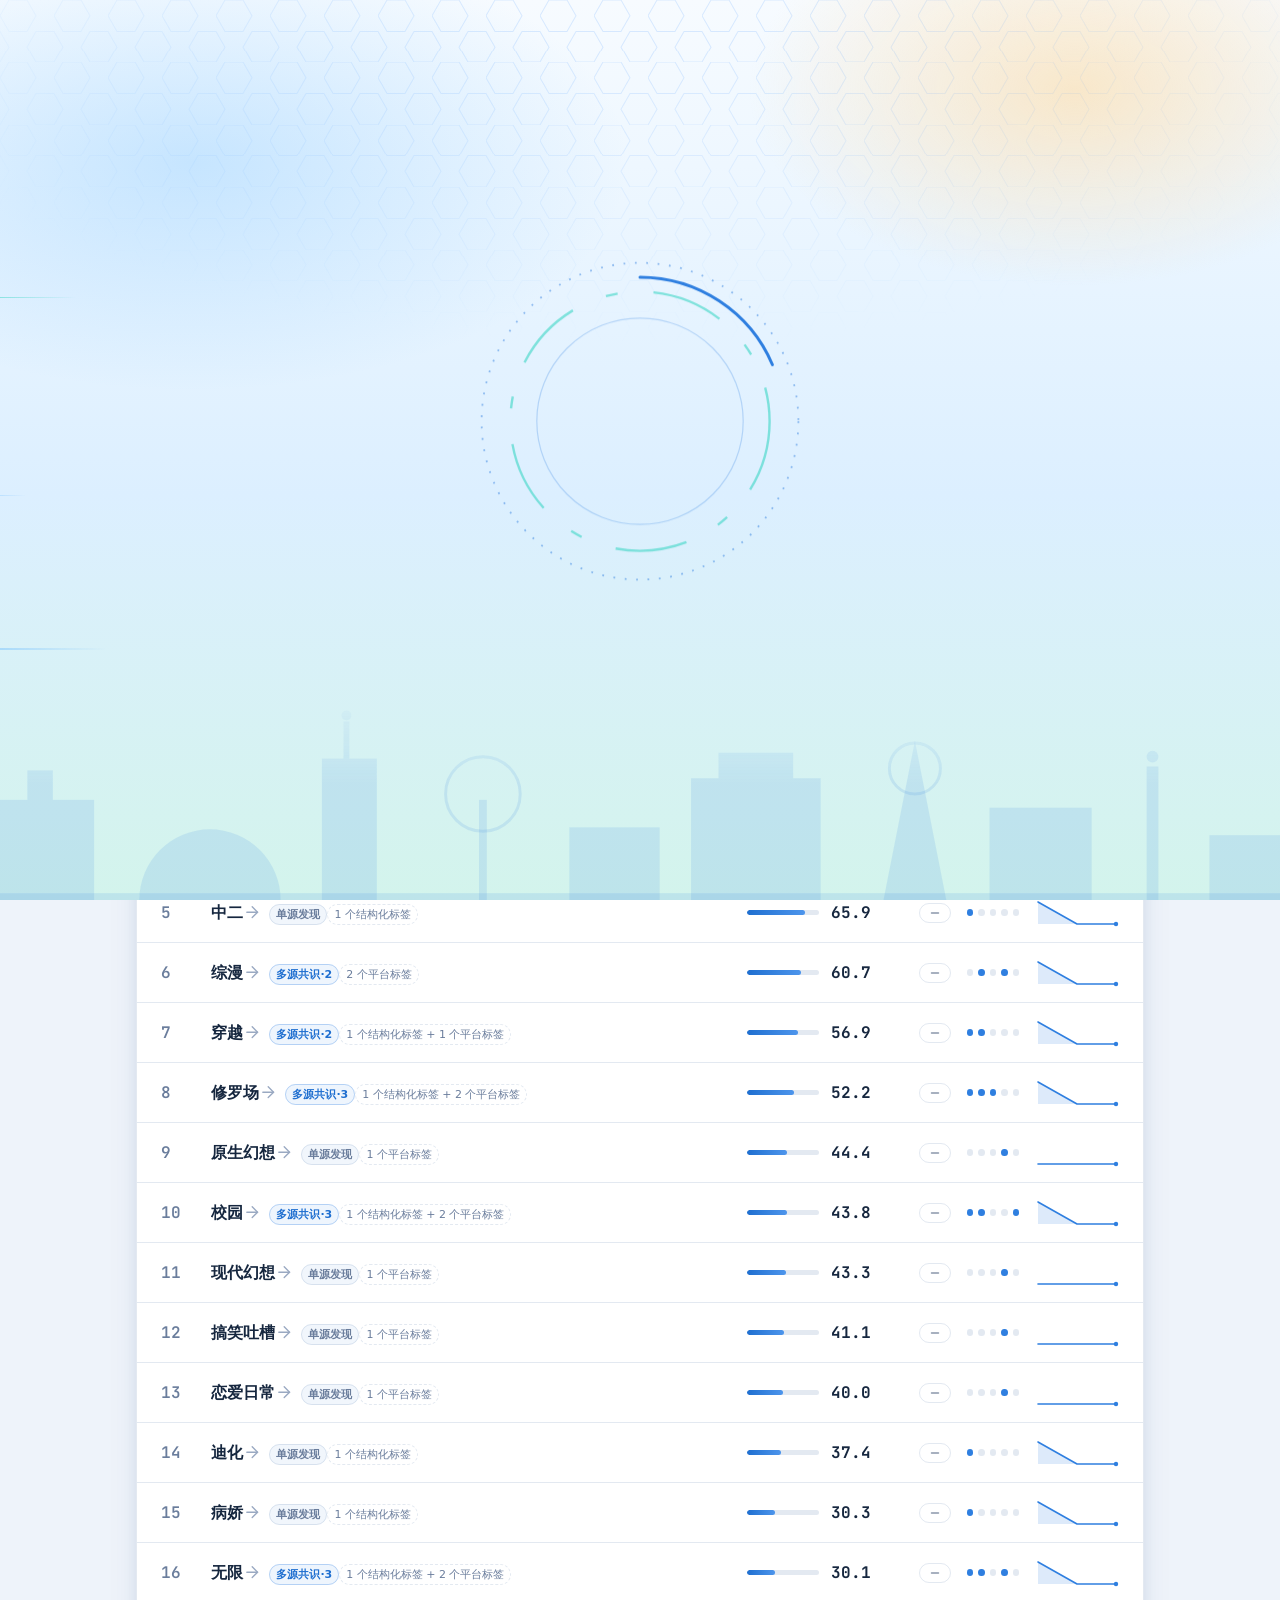
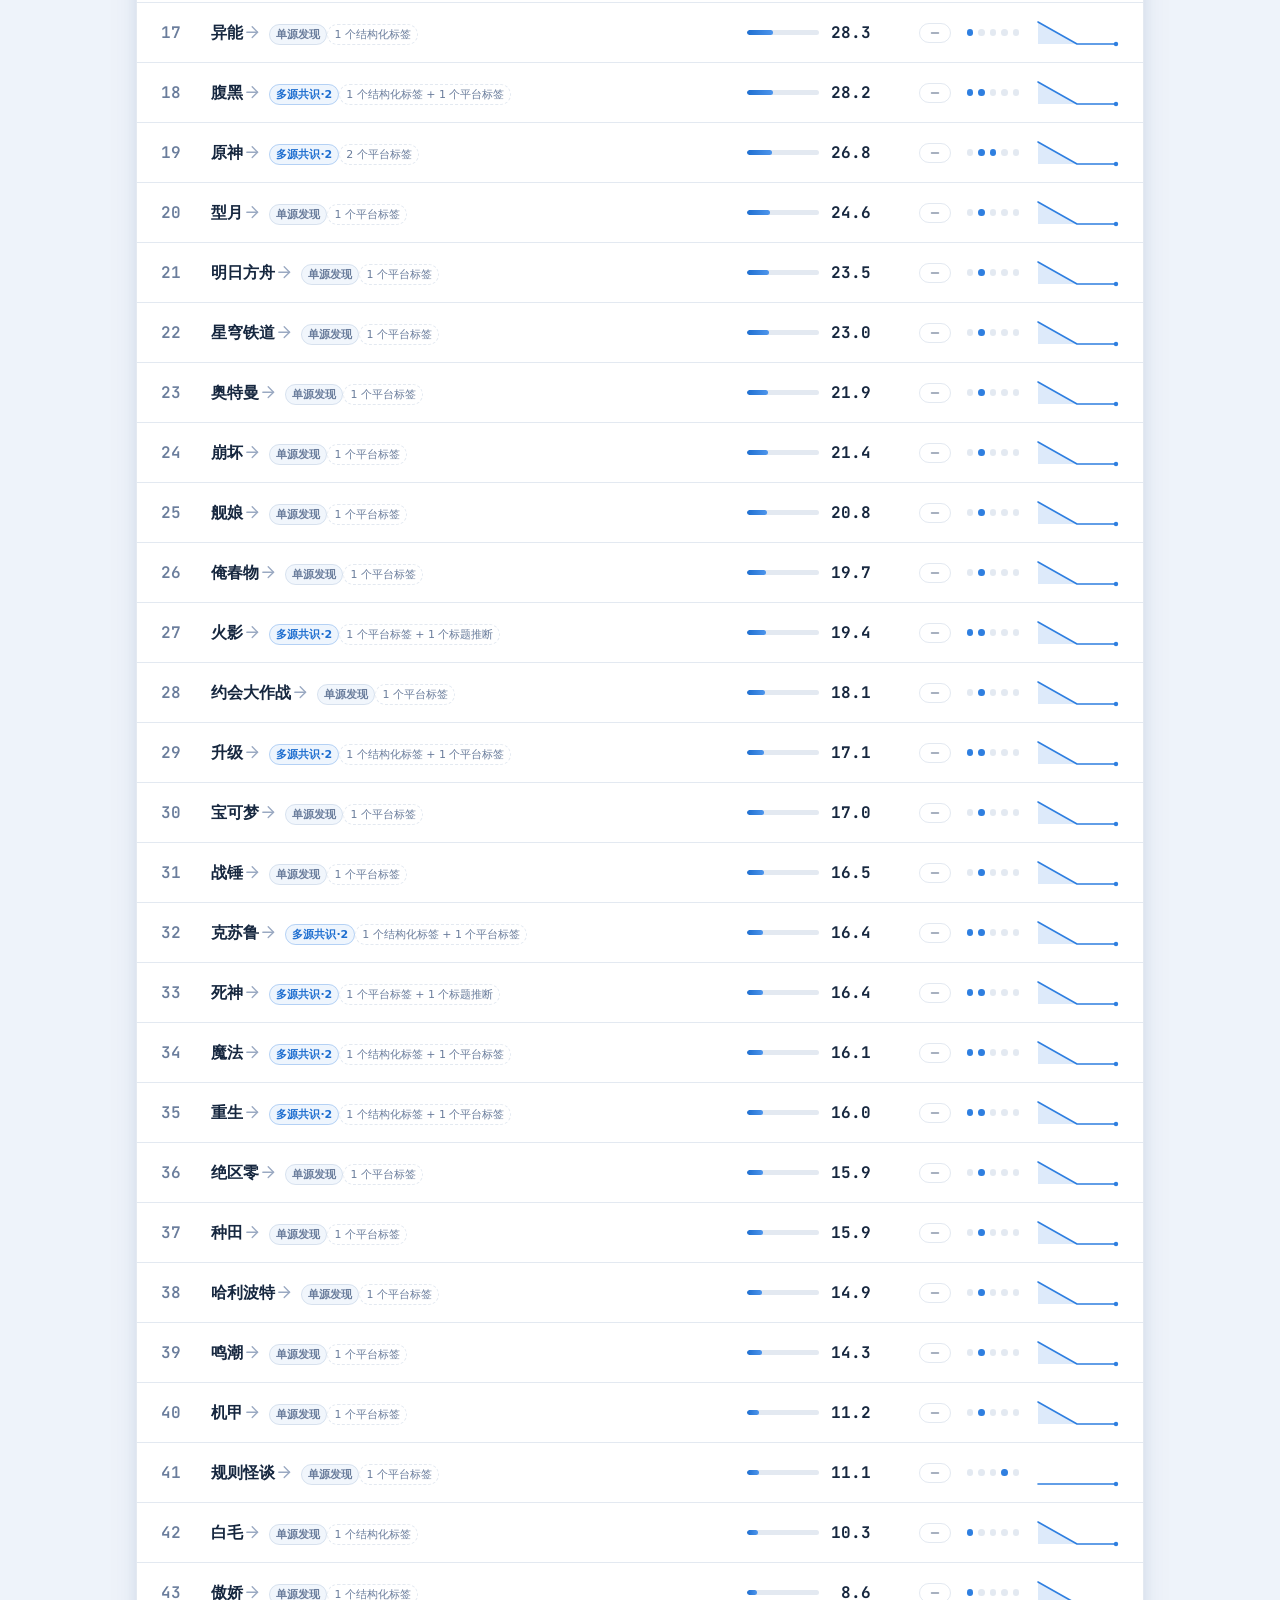
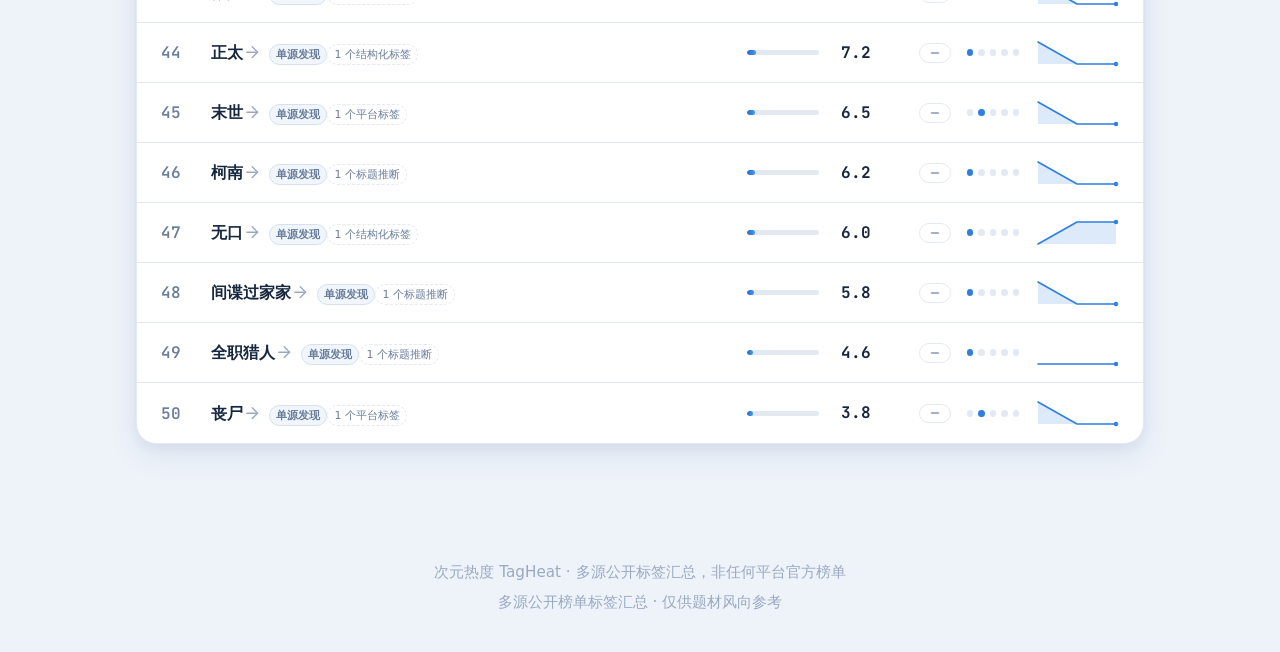
==== commit a1e39691: "Enrich TagHeat academy-city background and tighten board header UX. Co-authored-by: Cursor <cursorag" ====
--- a/site/index.html
+++ b/site/index.html
@@ -7,12 +7,22 @@
     <meta name="description" content="看各平台二次元网文标签今天热什么、这周怎么变。多源采集 · 综合风向。" />
     <script>
       (function () {
+        var root = document.documentElement;
         try {
           var t = localStorage.getItem("cyhd-theme");
           if (!t) t = matchMedia("(prefers-color-scheme: light)").matches ? "light" : "dark";
-          document.documentElement.dataset.theme = t;
+          root.dataset.theme = t;
         } catch (e) {
-          document.documentElement.dataset.theme = "dark";
+          root.dataset.theme = "dark";
+        }
+        /* 首帧即盖住主站：模块脚本延迟执行前不透出榜单 */
+        try {
+          var today = new Date().toLocaleDateString("sv");
+          var force = /(?:\?|&)splash=(?:1|reset|force)\b/.test(location.search);
+          if (force) localStorage.removeItem("cyhd-splash");
+          if (force || localStorage.getItem("cyhd-splash") !== today) root.classList.add("js-splash-boot");
+        } catch (e) {
+          root.classList.add("js-splash-boot");
         }
       })();
     </script>
@@ -59,30 +69,41 @@
 
       <section class="board" id="board">
         <div class="board__head">
-          <h2 class="board__title">
-            <svg class="icon" viewBox="0 0 24 24" aria-hidden="true"><polyline points="22 7 13.5 15.5 8.5 10.5 2 17"/><polyline points="16 7 22 7 22 13"/></svg>
-            细分风向榜
-            <span class="board__date" id="board-date"></span>
-          </h2>
-          <div class="tabs" id="board-tabs" role="tablist" aria-label="数据源切换"></div>
-          <div class="tabs tabs--kind" id="kind-tabs" role="tablist" aria-label="标签类型筛选">
-            <button type="button" role="tab" data-kind="all" class="is-active" aria-selected="true" data-boards="merged,fandom">全部</button>
-            <button type="button" role="tab" data-kind="trope" aria-selected="false" data-boards="merged">套路</button>
-            <button type="button" role="tab" data-kind="moe" aria-selected="false" data-boards="merged">萌属性</button>
-            <button type="button" role="tab" data-kind="ip" aria-selected="false" data-boards="merged,fandom">作品宇宙</button>
-            <button type="button" role="tab" data-kind="fandom_structure" aria-selected="false" data-boards="fandom">同人结构</button>
-            <button type="button" role="tab" data-kind="relationship" aria-selected="false" data-boards="merged,fandom">关系类型</button>
-            <button type="button" role="tab" data-kind="genre" aria-selected="false" data-boards="merged">题材</button>
+          <div class="board__row board__row--id">
+            <h2 class="board__title">
+              <svg class="icon" viewBox="0 0 24 24" aria-hidden="true"><polyline points="22 7 13.5 15.5 8.5 10.5 2 17"/><polyline points="16 7 22 7 22 13"/></svg>
+              细分风向榜
+              <span class="board__date" id="board-date"></span>
+              <span class="board__legend" id="board-legend"></span>
+            </h2>
+            <div class="board__search">
+              <svg viewBox="0 0 24 24" fill="none" stroke="currentColor" stroke-width="2" stroke-linecap="round"><circle cx="11" cy="11" r="7"/><path d="m21 21-4.3-4.3"/></svg>
+              <input type="text" id="search-input" placeholder="搜索标签，如：恶役千金" autocomplete="off" />
+            </div>
           </div>
-          <div class="board__search">
-            <svg viewBox="0 0 24 24" fill="none" stroke="currentColor" stroke-width="2" stroke-linecap="round"><circle cx="11" cy="11" r="7"/><path d="m21 21-4.3-4.3"/></svg>
-            <input type="text" id="search-input" placeholder="搜索标签，如：恶役千金" autocomplete="off" />
+          <div class="board__row board__row--src">
+            <div class="tabs" id="board-tabs" role="tablist" aria-label="数据源切换"></div>
           </div>
-          <div class="board__legend" id="board-legend"></div>
+          <div class="board__row board__row--kind">
+            <div class="tabs tabs--kind" id="kind-tabs" role="tablist" aria-label="标签类型筛选">
+              <button type="button" role="tab" data-kind="all" class="is-active" aria-selected="true" data-boards="merged,fandom">全部</button>
+              <button type="button" role="tab" data-kind="trope" aria-selected="false" data-boards="merged">套路</button>
+              <button type="button" role="tab" data-kind="moe" aria-selected="false" data-boards="merged">萌属性</button>
+              <button type="button" role="tab" data-kind="ip" aria-selected="false" data-boards="merged,fandom">作品宇宙</button>
+              <button type="button" role="tab" data-kind="fandom_structure" aria-selected="false" data-boards="fandom">同人结构</button>
+              <button type="button" role="tab" data-kind="relationship" aria-selected="false" data-boards="merged,fandom">关系类型</button>
+              <button type="button" role="tab" data-kind="genre" aria-selected="false" data-boards="merged">题材</button>
+            </div>
+          </div>
+        </div>
+
+        <div class="kind-pie" id="kind-pie" hidden>
+          <div class="kind-pie__chart" id="kind-pie-chart"></div>
+          <div class="kind-pie__list" id="kind-pie-list" role="group" aria-label="按类型筛选"></div>
         </div>
 
         <div class="rank-head" id="rank-head" aria-hidden="true">
-          <span class="col-no">#</span><span class="col-tag">标签</span><span class="col-score">Score</span><span class="col-delta">Δ</span><span class="col-dots">覆盖</span><span class="col-spark">近7日</span>
+          <span class="col-no">#</span><span class="col-tag">标签</span><span class="col-score" title="分数条 = 当前榜单区间相对刻度">Score</span><span class="col-delta">Δ</span><span class="col-dots">覆盖</span><span class="col-spark">近7日</span>
         </div>
         <ol class="rank-list" id="rank-list"></ol>
         <div id="board-status"></div>
@@ -94,9 +115,13 @@
       <p>多源公开榜单标签汇总 · 仅供题材风向参考</p>
     </footer>
 
-    <div class="site-wind" aria-hidden="true"><i></i><i></i><i></i><i></i></div>
+    <div class="site-wind" aria-hidden="true"><i></i><i class="is-teal"></i><i></i><i class="is-teal is-blur"></i><i class="is-teal"></i><i></i><i class="is-blur"></i><i></i></div>
+    <div class="city-windows" aria-hidden="true"></div>
+    <div class="site-motes" aria-hidden="true"><i></i><i></i><i></i><i></i><i></i><i></i></div>
+    <div class="site-hud" aria-hidden="true"><i></i><i></i></div>
 
     <script type="module" src="js/splash.js"></script>
     <script type="module" src="js/rank.js"></script>
+    <script type="module" src="js/bg-wind.js"></script>
   </body>
 </html>
--- a/site/css/tokens.css
+++ b/site/css/tokens.css
@@ -67,6 +67,19 @@
   --decor-grid-line: rgba(140, 180, 235, 0.045);
   --skyline-ink: rgba(94, 182, 255, 0.10);
   --wind-line: rgba(94, 182, 255, 0.5);
+
+  /* 背景丰富：粒子 / 窗格 / HUD / 弧光 */
+  --mote-ice: rgba(94, 182, 255, 0.65);
+  --mote-up: rgba(45, 212, 191, 0.75);
+  --mote-down: rgba(251, 113, 133, 0.65);
+  --win-glow: rgba(255, 214, 150, 0.5);
+  --win-up: rgba(45, 212, 191, 0.55);
+  --win-down: rgba(251, 113, 133, 0.45);
+  --hud-line: rgba(94, 182, 255, 0.09);
+  --hud-fill: rgba(94, 182, 255, 0.05);
+  --wind-ice: rgba(94, 182, 255, 0.55);
+  --wind-teal: rgba(45, 212, 191, 0.4);
+  --dawn-arc: radial-gradient(ellipse 70% 30% at 50% 8%, rgba(94, 182, 255, 0.12), transparent 65%);
 }
 
 [data-theme="light"] {
@@ -123,6 +136,19 @@
   --decor-grid-line: rgba(28, 76, 140, 0.05);
   --skyline-ink: rgba(47, 127, 224, 0.09);
   --wind-line: rgba(47, 127, 224, 0.4);
+
+  /* 背景丰富：粒子 / 窗格 / HUD / 弧光 */
+  --mote-ice: rgba(47, 127, 224, 0.35);
+  --mote-up: rgba(15, 157, 138, 0.45);
+  --mote-down: rgba(216, 85, 106, 0.35);
+  --win-glow: rgba(214, 158, 90, 0.28);
+  --win-up: rgba(15, 157, 138, 0.3);
+  --win-down: rgba(216, 85, 106, 0.25);
+  --hud-line: rgba(47, 127, 224, 0.06);
+  --hud-fill: rgba(47, 127, 224, 0.03);
+  --wind-ice: rgba(47, 127, 224, 0.35);
+  --wind-teal: rgba(15, 157, 138, 0.28);
+  --dawn-arc: radial-gradient(ellipse 70% 30% at 50% 8%, rgba(255, 214, 150, 0.14), transparent 65%);
 }
 
 :root {
--- a/site/css/main.css
+++ b/site/css/main.css
@@ -28,7 +28,7 @@
   transition: background-color var(--dur-2) var(--ease), color var(--dur-2) var(--ease);
 }
 
-/* 背景：径向光 + 学园都市天际线 + 风流线（纯 CSS/SVG） */
+/* 背景：径向光 + 晨光弧 + 学园都市天际线（纯 CSS/SVG） */
 body::before {
   content: "";
   position: fixed;
@@ -36,12 +36,13 @@
   z-index: -2;
   pointer-events: none;
   background:
+    var(--dawn-arc),
     var(--decor-blob-1),
     var(--decor-blob-2),
     var(--decor-blob-3);
 }
 
-/* 天际线 + 六边形网格 */
+/* 天际线 + 六边形网格（带呼吸） */
 body::after {
   content: "";
   position: fixed;
@@ -54,16 +55,109 @@
   background-position: center bottom, center top;
   background-size: auto 18vh, 54px 62.4px;
   opacity: 0.55;
+  animation: grid-breathe 12s ease-in-out infinite;
   -webkit-mask-image: linear-gradient(180deg, transparent 0%, #000 30%, #000 70%, transparent 100%);
   mask-image: linear-gradient(180deg, transparent 0%, #000 30%, #000 70%, transparent 100%);
 }
 
-/* 深色主题下六边形网格再淡一点 */
-[data-theme="dark"] body::after {
-  opacity: 0.45;
-}
-
-/* 风流线（无 JS，仅 CSS） */
+@keyframes grid-breathe {
+  0%, 100% { opacity: 0.35; }
+  50% { opacity: 0.55; }
+}
+
+/* 天际线窗格灯火：一层只做小光点，呼吸明灭 */
+.city-windows {
+  position: fixed;
+  left: 0;
+  right: 0;
+  bottom: 0;
+  height: 18vh;
+  min-height: 110px;
+  z-index: -1;
+  pointer-events: none;
+  background-image: url("data:image/svg+xml,%3Csvg xmlns='http://www.w3.org/2000/svg' width='1440' height='220' viewBox='0 0 1440 220'%3E%3Cg%3E%3Crect x='72' y='142' width='7' height='10' rx='1' fill='%23ffd696'/%3E%3Crect x='104' y='166' width='7' height='10' rx='1' fill='%232dd4bf'/%3E%3Crect x='130' y='134' width='7' height='10' rx='1' fill='%23ffd696'/%3E%3Crect x='246' y='178' width='8' height='10' rx='1' fill='%235eb6ff'/%3E%3Crect x='420' y='106' width='7' height='11' rx='1' fill='%23ffd696'/%3E%3Crect x='434' y='138' width='7' height='11' rx='1' fill='%232dd4bf'/%3E%3Crect x='676' y='164' width='8' height='10' rx='1' fill='%23fb7185'/%3E%3Crect x='806' y='118' width='8' height='10' rx='1' fill='%23ffd696'/%3E%3Crect x='842' y='150' width='8' height='10' rx='1' fill='%235eb6ff'/%3E%3Crect x='872' y='96' width='8' height='10' rx='1' fill='%232dd4bf'/%3E%3Crect x='1096' y='150' width='8' height='10' rx='1' fill='%23ffd696'/%3E%3Crect x='1128' y='176' width='8' height='10' rx='1' fill='%235eb6ff'/%3E%3Crect x='1316' y='172' width='8' height='10' rx='1' fill='%232dd4bf'/%3E%3Crect x='1350' y='158' width='8' height='10' rx='1' fill='%23ffd696'/%3E%3C/g%3E%3C/svg%3E");
+  background-repeat: repeat-x;
+  background-position: center bottom;
+  background-size: auto 100%;
+  opacity: 0.75;
+  animation: win-breathe 9s ease-in-out infinite;
+  -webkit-mask-image: linear-gradient(180deg, transparent 0%, #000 45%);
+  mask-image: linear-gradient(180deg, transparent 0%, #000 45%);
+}
+
+@keyframes win-breathe {
+  0%, 100% { opacity: 0.45; }
+  50% { opacity: 0.85; }
+}
+
+/* 浅色主题：窗格换成低对比青灰，像晨雾 */
+[data-theme="light"] .city-windows {
+  background-image: url("data:image/svg+xml,%3Csvg xmlns='http://www.w3.org/2000/svg' width='1440' height='220' viewBox='0 0 1440 220'%3E%3Cg%3E%3Crect x='72' y='142' width='7' height='10' rx='1' fill='%232f7fe0'/%3E%3Crect x='104' y='166' width='7' height='10' rx='1' fill='%230f9d8a'/%3E%3Crect x='130' y='134' width='7' height='10' rx='1' fill='%232f7fe0'/%3E%3Crect x='246' y='178' width='8' height='10' rx='1' fill='%235f8fc0'/%3E%3Crect x='420' y='106' width='7' height='11' rx='1' fill='%232f7fe0'/%3E%3Crect x='434' y='138' width='7' height='11' rx='1' fill='%230f9d8a'/%3E%3Crect x='676' y='164' width='8' height='10' rx='1' fill='%232f7fe0'/%3E%3Crect x='806' y='118' width='8' height='10' rx='1' fill='%235f8fc0'/%3E%3Crect x='842' y='150' width='8' height='10' rx='1' fill='%230f9d8a'/%3E%3Crect x='872' y='96' width='8' height='10' rx='1' fill='%232f7fe0'/%3E%3Crect x='1096' y='150' width='8' height='10' rx='1' fill='%232f7fe0'/%3E%3Crect x='1128' y='176' width='8' height='10' rx='1' fill='%235f8fc0'/%3E%3Crect x='1316' y='172' width='8' height='10' rx='1' fill='%230f9d8a'/%3E%3Crect x='1350' y='158' width='8' height='10' rx='1' fill='%232f7fe0'/%3E%3C/g%3E%3C/svg%3E");
+  opacity: 0.5;
+}
+[data-theme="light"] .site-hud i {
+  filter: hue-rotate(8deg) saturate(0.9);
+}
+
+/* 全息风向面板（宽屏显示） */
+.site-hud {
+  position: fixed;
+  inset: 0;
+  z-index: -1;
+  pointer-events: none;
+}
+.site-hud i {
+  position: absolute;
+  top: 22%;
+  width: 180px;
+  height: 120px;
+  background-repeat: no-repeat;
+  background-size: contain;
+  opacity: 0.8;
+}
+.site-hud i:first-child {
+  left: 4vw;
+  background-image: url("data:image/svg+xml,%3Csvg xmlns='http://www.w3.org/2000/svg' width='180' height='120' viewBox='0 0 180 120'%3E%3Cg fill='none' stroke='%235eb6ff' stroke-opacity='.28'%3E%3Cpath d='M12 108 32 92 52 98 72 74 92 82 112 58 132 66 152 42 168 50' stroke-width='2'/%3E%3Ccircle cx='150' cy='34' r='20' stroke-width='1.5'/%3E%3Ccircle cx='150' cy='34' r='12' stroke-width='1' stroke-dasharray='3 5'/%3E%3Cpath d='M20 30h36M20 40h24'/%3E%3C/g%3E%3C/svg%3E");
+}
+.site-hud i:last-child {
+  right: 4vw;
+  background-image: url("data:image/svg+xml,%3Csvg xmlns='http://www.w3.org/2000/svg' width='180' height='120' viewBox='0 0 180 120'%3E%3Cg fill='none' stroke='%235eb6ff' stroke-opacity='.28'%3E%3Ccircle cx='40' cy='60' r='30' stroke-width='2'/%3E%3Ccircle cx='40' cy='60' r='20' stroke-width='1' stroke-dasharray='4 6'/%3E%3Cpath d='M84 108 104 88 124 94 144 70 164 78' stroke-width='2'/%3E%3Cpath d='M84 30h40M84 42h28'/%3E%3C/g%3E%3C/svg%3E");
+}
+
+/* 数据粒子层 */
+.site-motes {
+  position: fixed;
+  inset: 0;
+  z-index: -1;
+  pointer-events: none;
+  overflow: hidden;
+}
+.site-motes i {
+  position: absolute;
+  bottom: -8px;
+  border-radius: 50%;
+  background: var(--mote-ice);
+  opacity: 0.2;
+  animation: mote-rise linear infinite;
+  will-change: transform;
+}
+.site-motes i.is-up { background: var(--mote-up); }
+.site-motes i.is-down { background: var(--mote-down); }
+.site-motes i:nth-child(1) { left: 12%; width: 4px; height: 4px; animation-duration: 32s; animation-delay: -6s; }
+.site-motes i:nth-child(2) { left: 24%; width: 6px; height: 6px; animation-duration: 38s; animation-delay: -18s; opacity: 0.16; }
+.site-motes i:nth-child(3) { left: 42%; width: 3px; height: 3px; animation-duration: 26s; animation-delay: -10s; }
+.site-motes i:nth-child(4) { left: 58%; width: 5px; height: 5px; animation-duration: 41s; animation-delay: -24s; opacity: 0.14; }
+.site-motes i:nth-child(5) { left: 72%; width: 4px; height: 4px; animation-duration: 29s; animation-delay: -3s; }
+.site-motes i:nth-child(6) { left: 86%; width: 7px; height: 7px; animation-duration: 44s; animation-delay: -30s; opacity: 0.12; }
+
+@keyframes mote-rise {
+  0% { transform: translate(0, 0); opacity: 0; }
+  12% { opacity: 0.22; }
+  88% { opacity: 0.22; }
+  100% { transform: translate(6vw, -105vh); opacity: 0; }
+}
+
+/* 风流线（增强：双色 + 拖尾） */
 .site-wind {
   position: fixed;
   inset: 0;
@@ -75,22 +169,38 @@
   position: absolute;
   left: -12%;
   height: 1px;
-  background: linear-gradient(90deg, transparent, var(--wind-line) 50%, transparent);
+  background: linear-gradient(90deg, transparent, var(--wind-ice) 50%, transparent);
   animation: site-wind-pass linear infinite;
   will-change: transform;
 }
-.site-wind i:nth-child(1) { top: 18%; width: 140px; animation-duration: 26s; animation-delay: -8s; }
-.site-wind i:nth-child(2) { top: 36%; width: 210px; animation-duration: 34s; animation-delay: -19s; opacity: .7; }
-.site-wind i:nth-child(3) { top: 58%; width: 170px; animation-duration: 29s; animation-delay: -4s; opacity: .8; }
-.site-wind i:nth-child(4) { top: 76%; width: 240px; animation-duration: 38s; animation-delay: -25s; height: 2px; opacity: .5; }
+.site-wind i.is-teal { background: linear-gradient(90deg, transparent, var(--wind-teal) 50%, transparent); }
+.site-wind i.is-blur { filter: blur(1px); }
+.site-wind i:nth-child(1) { top: 14%; width: 140px; animation-duration: 24s; animation-delay: -6s; }
+.site-wind i:nth-child(2) { top: 28%; width: 220px; animation-duration: 36s; animation-delay: -20s; opacity: .7; height: 2px; }
+.site-wind i:nth-child(3) { top: 42%; width: 160px; animation-duration: 28s; animation-delay: -10s; }
+.site-wind i:nth-child(4) { top: 56%; width: 260px; animation-duration: 44s; animation-delay: -30s; opacity: .55; height: 2px; }
+.site-wind i:nth-child(5) { top: 68%; width: 120px; animation-duration: 22s; animation-delay: -4s; }
+.site-wind i:nth-child(6) { top: 80%; width: 200px; animation-duration: 40s; animation-delay: -26s; opacity: .6; }
+.site-wind i:nth-child(7) { top: 22%; width: 180px; animation-duration: 32s; animation-delay: -14s; }
+.site-wind i:nth-child(8) { top: 74%; width: 150px; animation-duration: 30s; animation-delay: -8s; opacity: .75; }
 
 @keyframes site-wind-pass {
   from { transform: translateX(-30vw); }
   to { transform: translateX(125vw); }
 }
 
+/* 深色主题微调 */
+[data-theme="dark"] body::after { opacity: 0.45; }
+[data-theme="dark"] .site-hud i { opacity: 1; }
+[data-theme="dark"] .site-motes i { opacity: 0.24; }
+
 @media (prefers-reduced-motion: reduce) {
+  body::after { animation: none; opacity: 0.45; }
+  .city-windows { animation: none; opacity: 0.5; }
   .site-wind i { animation: none; opacity: 0; }
+  .site-motes,
+  [data-theme="dark"] .site-motes { display: none; }
+  .site-hud { display: none; }
 }
 
 ::selection {
@@ -304,33 +414,57 @@
 
 .board__head {
   display: flex;
-  flex-wrap: wrap;
-  align-items: center;
-  gap: var(--s-3) var(--s-4);
+  flex-direction: column;
+  gap: var(--s-3);
   padding: var(--s-4) var(--s-5);
   border-bottom: 1px solid var(--border);
 }
 
+.board__row {
+  display: flex;
+  align-items: center;
+  width: 100%;
+  min-width: 0;
+  gap: var(--s-3);
+}
+.board__row--id {
+  justify-content: space-between;
+}
+.board__row--src .tabs,
+.board__row--kind .tabs {
+  display: flex;
+  width: 100%;
+  flex-wrap: nowrap;
+  overflow-x: auto;
+  scrollbar-width: none;
+}
+.board__row--src .tabs::-webkit-scrollbar,
+.board__row--kind .tabs::-webkit-scrollbar { display: none; }
+.board__row--kind[hidden] { display: none; }
+
 .board__title {
   display: flex;
   align-items: center;
+  flex-wrap: wrap;
   gap: var(--s-2);
   margin: 0;
+  min-width: 0;
   font-size: var(--fs-md);
   font-weight: 700;
   letter-spacing: 0.01em;
 }
-.board__title svg { color: var(--brand); }
+.board__title svg { color: var(--brand); flex: none; }
 .board__date {
   font-size: var(--fs-xs);
   color: var(--muted);
   font-family: var(--font-num);
+  font-weight: 500;
 }
 
 /* 源切换 tabs */
 .tabs {
   display: inline-flex;
-  flex-wrap: wrap;
+  flex-wrap: nowrap;
   padding: 3px;
   gap: 2px;
   background: var(--surface-2);
@@ -348,6 +482,7 @@
   border-radius: 8px;
   cursor: pointer;
   white-space: nowrap;
+  flex: none;
   transition: color var(--dur-1) var(--ease), background var(--dur-2) var(--ease);
 }
 .tabs button:hover { color: var(--ink); }
@@ -355,9 +490,6 @@
   background: var(--grad-brand);
   color: #fff;
 }
-.tabs--kind {
-  margin-top: 0.35rem;
-}
 .tabs--kind button.is-active {
   background: var(--surface);
   color: var(--brand);
@@ -368,10 +500,11 @@
 .board__search {
   margin-left: auto;
   position: relative;
+  flex: none;
 }
 .board__search input {
   width: 15rem;
-  max-width: 60vw;
+  max-width: 42vw;
   font-family: var(--font-sans);
   font-size: var(--fs-sm);
   color: var(--ink);
@@ -426,17 +559,17 @@
 /* 列宽（表头与行共用） */
 .rank-no,
 .rank-head .col-no { width: 34px; flex: none; }
+/* 标签列吃余量：名字 + 徽标同一行，分数条缩短让位 */
 .rank-tag,
-.rank-head .col-tag { width: 220px; flex: 0 1 auto; min-width: 0; }
-/* 分数占据中间余量：刻度条随可用宽度伸展，数字右对齐收边 */
+.rank-head .col-tag { flex: 1 1 auto; min-width: 0; }
 .rank-score,
-.rank-head .col-score { flex: 1 1 auto; min-width: 140px; }
+.rank-head .col-score { width: 132px; flex: none; min-width: 0; }
 .rank-delta,
-.rank-head .col-delta { width: 68px; flex: none; }
+.rank-head .col-delta { width: 56px; flex: none; }
 .rank-dots,
-.rank-head .col-dots { width: 58px; flex: none; }
+.rank-head .col-dots { width: 52px; flex: none; }
 .rank-spark,
-.rank-head .col-spark { width: 96px; flex: none; }
+.rank-head .col-spark { width: 84px; flex: none; }
 
 .rank-list { list-style: none; margin: 0; padding: 0; }
 
@@ -494,50 +627,56 @@
 .rank-no--2 { background: var(--no2); }
 .rank-no--3 { background: var(--no3); }
 
-/* 标签名 */
+/* 标签名：一行装下，徽标可缩省略 */
 .rank-tag {
-  flex-wrap: wrap;
+  flex-wrap: nowrap;
   min-width: 0;
   display: flex;
   align-items: center;
   gap: var(--s-2);
+  overflow: hidden;
 }
 .rank-tag__name {
   font-weight: 700;
   font-size: var(--fs-md);
   color: var(--ink);
+  flex: 0 1 auto;
+  min-width: 3em;
   overflow: hidden;
   text-overflow: ellipsis;
   white-space: nowrap;
 }
 .rank-row:hover .rank-tag__name { color: var(--brand-ink); }
 .disc {
-  flex: none;
+  flex: 0 1 auto;
+  min-width: 0;
   font-size: 11px;
   font-weight: 600;
   line-height: 1;
   padding: 3px 6px;
   border-radius: 999px;
   white-space: nowrap;
-  border: 1px solid var(--line);
+  overflow: hidden;
+  text-overflow: ellipsis;
+  border: 1px solid var(--border);
 }
 .disc--single {
-  color: var(--muted);
-  background: color-mix(in srgb, var(--panel) 85%, var(--brand) 15%);
+  flex: none;
+  color: var(--muted);
+  background: var(--surface-2);
 }
 .disc--multi {
+  flex: none;
   color: var(--brand-ink);
-  background: color-mix(in srgb, var(--brand) 18%, transparent);
-  border-color: color-mix(in srgb, var(--brand) 40%, var(--line));
+  background: var(--brand-bg);
+  border-color: var(--brand-line);
 }
 .disc--signal {
   color: var(--muted);
   background: transparent;
   border-style: dashed;
   font-weight: 500;
-  max-width: 220px;
-  overflow: hidden;
-  text-overflow: ellipsis;
+  max-width: 11em;
 }
 .tag-meta {
   display: flex;
@@ -554,28 +693,29 @@
   background: color-mix(in srgb, var(--panel) 90%, var(--brand) 10%);
 }
 .rank-tag__arrow {
+  flex: none;
   color: var(--faint);
   transition: transform var(--dur-2) var(--ease), color var(--dur-1) var(--ease);
 }
 .rank-row:hover .rank-tag__arrow { transform: translateX(3px); color: var(--brand); }
 
-/* 热度分 · 主角 */
+/* 热度分：短条 + 数字，不抢标签列宽度 */
 .rank-score {
   display: flex;
   flex-direction: row;
   align-items: center;
-  gap: var(--s-4);
+  gap: var(--s-2);
   min-width: 0;
 }
 .rank-score__num {
   font-family: var(--font-num);
   font-weight: 700;
-  font-size: var(--fs-lg);
+  font-size: var(--fs-md);
   line-height: 1;
   text-align: right;
   color: var(--ink);
   font-variant-numeric: tabular-nums;
-  width: 66px;
+  width: 44px;
   flex: none;
   order: 2;
 }
@@ -585,8 +725,8 @@
   border-radius: var(--r-full);
   background: var(--score-track);
   overflow: hidden;
-  flex: 1 1 auto;
-  min-width: 0;
+  width: 72px;
+  flex: none;
   order: 1;
 }
 .rank-score__bar > i {
@@ -659,17 +799,97 @@
 .board--nodelta .col-delta,
 .board--nospark .col-spark { display: none; }
 
-/* 榜头刻度说明与快照标识 */
+/* 榜头旗标（并入身份行） */
 .board__legend {
-  display: flex;
-  flex-wrap: wrap;
-  align-items: center;
-  gap: var(--s-2) var(--s-4);
-  width: 100%;
-  padding-top: var(--s-1);
+  display: inline-flex;
+  align-items: center;
+  gap: var(--s-2);
   font-size: var(--fs-xs);
+  font-weight: 500;
   color: var(--faint);
 }
+.board__legend:empty { display: none; }
+
+/* ---------- 今日构成 · 环形图（仅综合榜） ---------- */
+.kind-pie {
+  display: flex;
+  align-items: center;
+  gap: var(--s-5);
+  padding: var(--s-4) var(--s-5);
+  border-bottom: 1px solid var(--border);
+  background: var(--surface);
+}
+.kind-pie__chart {
+  position: relative;
+  width: 96px;
+  height: 96px;
+  flex: none;
+}
+.kind-pie__chart svg { display: block; width: 100%; height: 100%; }
+.pie-seg { transition: opacity var(--dur-2) var(--ease); }
+.pie-seg.is-dim { opacity: 0.18; }
+.kind-pie__center {
+  position: absolute;
+  inset: 0;
+  display: flex;
+  flex-direction: column;
+  align-items: center;
+  justify-content: center;
+  pointer-events: none;
+}
+.kind-pie__center strong {
+  font-family: var(--font-num);
+  font-size: var(--fs-lg);
+  line-height: 1.1;
+  color: var(--ink);
+}
+.kind-pie__center span {
+  font-size: 10px;
+  color: var(--faint);
+  letter-spacing: 0.1em;
+  white-space: nowrap;
+}
+.kind-pie__list {
+  display: grid;
+  grid-template-columns: repeat(auto-fill, minmax(9.5rem, 1fr));
+  gap: 2px var(--s-3);
+  flex: 1 1 auto;
+  min-width: 0;
+}
+.kind-pie__row {
+  display: flex;
+  align-items: center;
+  gap: var(--s-2);
+  padding: 4px 8px;
+  border: none;
+  border-radius: var(--r-sm);
+  background: transparent;
+  color: var(--ink-2);
+  font-family: var(--font-sans);
+  font-size: var(--fs-sm);
+  cursor: pointer;
+  white-space: nowrap;
+  min-width: 0;
+  transition: background var(--dur-1) var(--ease);
+}
+.kind-pie__row i {
+  width: 8px;
+  height: 8px;
+  border-radius: 2px;
+  flex: none;
+}
+.kind-pie__row .kp-name {
+  overflow: hidden;
+  text-overflow: ellipsis;
+  flex: 1 1 auto;
+  text-align: left;
+}
+.kind-pie__row .kp-n { font-family: var(--font-num); font-weight: 700; color: var(--ink); }
+.kind-pie__row .kp-pct { font-family: var(--font-num); font-size: var(--fs-xs); color: var(--faint); width: 3ch; text-align: right; flex: none; }
+.kind-pie__row:hover { background: var(--surface-2); }
+.kind-pie__row.is-active { background: var(--brand-bg); color: var(--brand-ink); box-shadow: inset 0 0 0 1px var(--brand-line); }
+.kind-pie__row.is-static { cursor: default; }
+.kind-pie__row.is-static:hover { background: transparent; }
 .board__flag {
   display: inline-flex;
   align-items: center;
@@ -913,11 +1133,22 @@
     grid-template-areas: "no tag score";
     row-gap: 0;
   }
-  .board__search { margin-left: 0; width: 100%; }
-  .board__search input { width: 100%; max-width: none; }
-  .board__head { flex-direction: column; align-items: stretch; }
-  .tabs { align-self: flex-start; max-width: 100%; overflow-x: auto; }
+  .board__row--id {
+    flex-wrap: wrap;
+  }
+  .board__search {
+    margin-left: 0;
+    width: 100%;
+  }
+  .board__search input {
+    width: 100%;
+    max-width: none;
+  }
   .wind-line__date { margin-left: 0; width: 100%; }
+}
+
+@media (max-width: 1200px) {
+  .site-hud { display: none; }
 }
 
 @media (max-width: 640px) {
@@ -926,7 +1157,15 @@
     opacity: 0.42;
   }
   .site-wind i:nth-child(2),
-  .site-wind i:nth-child(4) { display: none; }
+  .site-wind i:nth-child(4),
+  .site-wind i:nth-child(5),
+  .site-wind i:nth-child(7) { display: none; }
+  .site-motes i:nth-child(2),
+  .site-motes i:nth-child(4),
+  .site-motes i:nth-child(6) { display: none; }
+  .kind-pie { gap: var(--s-3); padding: var(--s-3) var(--s-4); }
+  .kind-pie__chart { width: 72px; height: 72px; }
+  .kind-pie__list { grid-template-columns: repeat(auto-fill, minmax(8rem, 1fr)); }
   .wrap { padding: var(--s-5) var(--s-4) var(--s-8); }
   .brand__name { font-size: var(--fs-sm); }
   .topbar { padding: 0 var(--s-4); gap: var(--s-3); }
--- a/site/css/splash.css
+++ b/site/css/splash.css
@@ -4,6 +4,22 @@
    明亮晨空 + 全息 HUD + 风流线，每天首次访问播放一次
    层级：sky < skyline < hexgrid < winds < core < flash < skip
    ============================================================ */
+
+/* 首帧引导罩：模块脚本未跑前即用晨空底挡住主站，避免闪帧 */
+html.js-splash-boot {
+  background: linear-gradient(180deg, #f7fbff 0%, #dcefff 55%, #d3f4ec 100%);
+}
+html.js-splash-boot body {
+  overflow: hidden !important;
+}
+html.js-splash-boot::before {
+  content: "";
+  position: fixed;
+  inset: 0;
+  z-index: 90;
+  pointer-events: none;
+  background: linear-gradient(180deg, #f7fbff 0%, #dcefff 55%, #d3f4ec 100%);
+}
 
 .splash {
   /* 开屏专用 token：明亮晨色，不随站点主题变化 */
@@ -27,7 +43,8 @@
   background: linear-gradient(180deg, var(--sp-sky-1) 0%, var(--sp-sky-2) 55%, var(--sp-sky-3) 100%);
   font-family: var(--font-sans);
   cursor: pointer;
-  animation: sp-sky-in 0.5s var(--sp-ease) both;
+  /* 壳层不透明入场，避免首帧透出主站；内部图层自行淡入 */
+  opacity: 1;
 }
 
 /* ---------- 层 1 · 晨空光斑 ---------- */
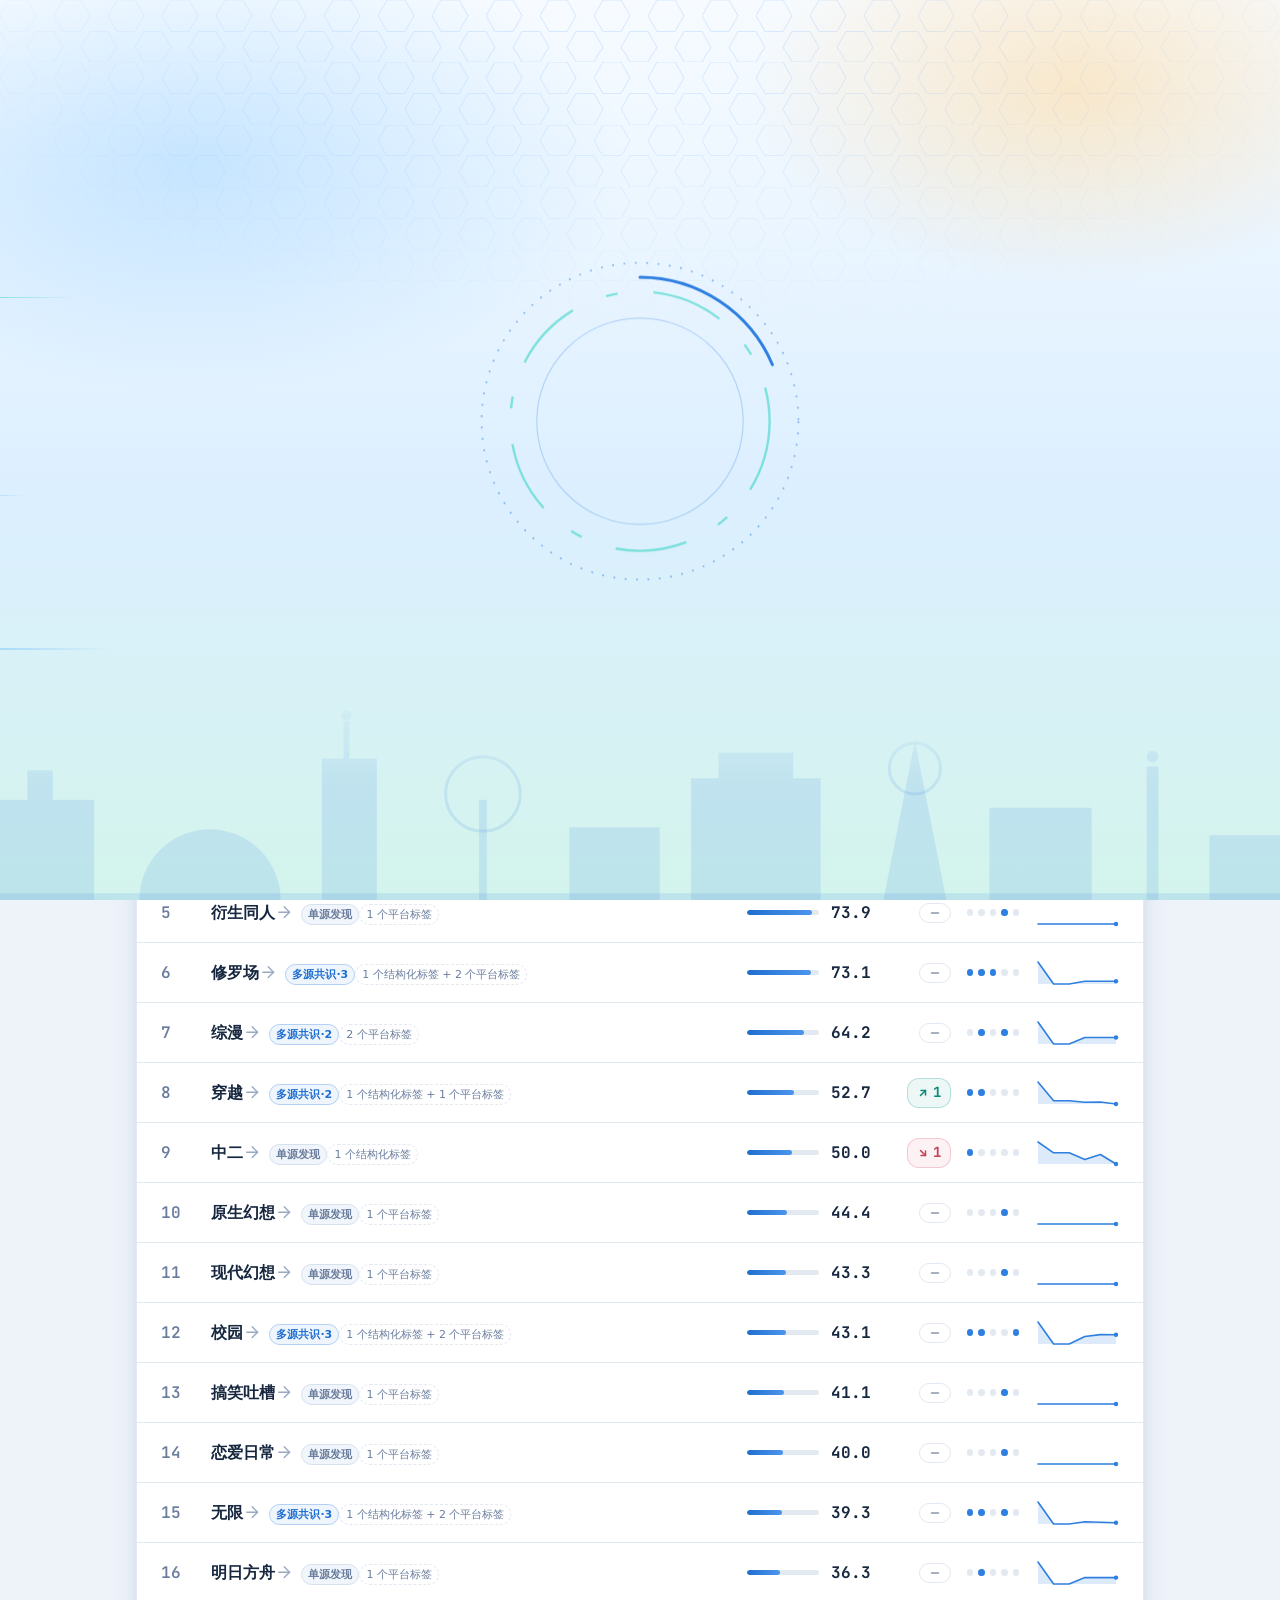
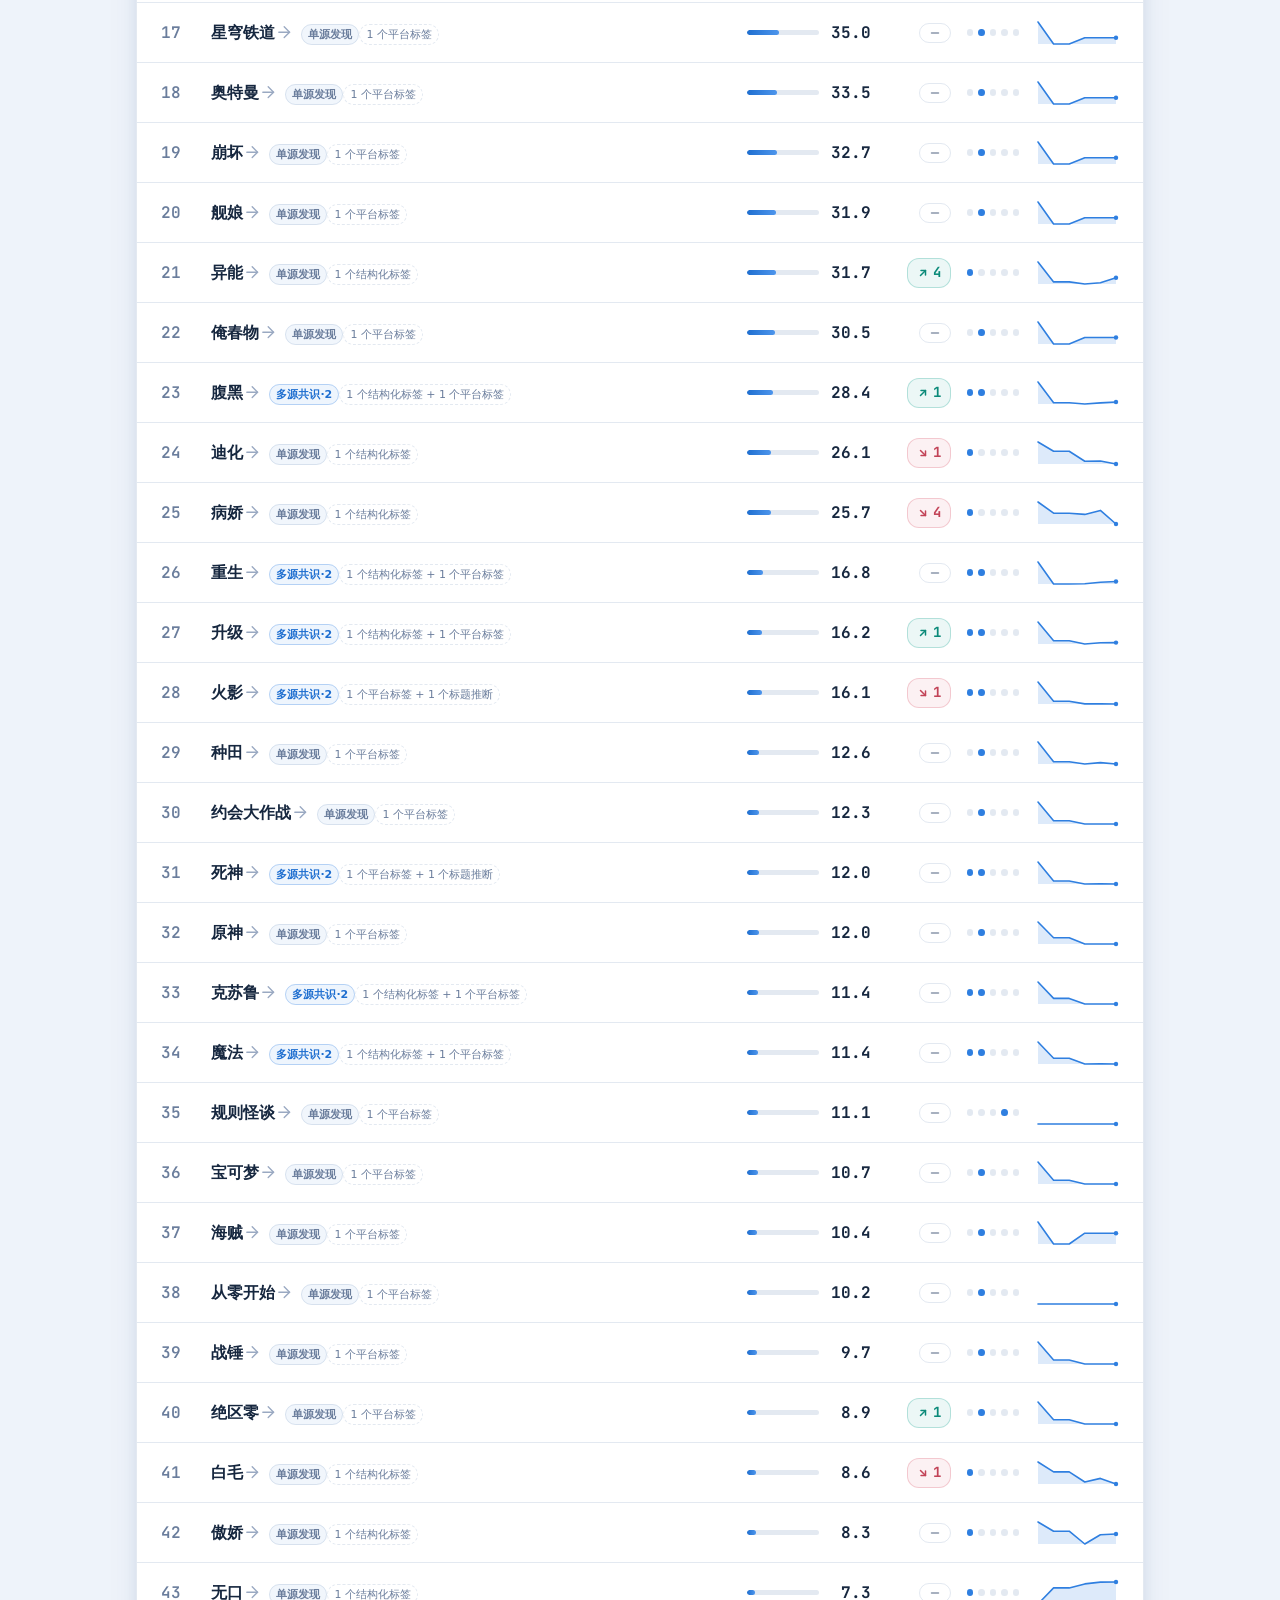
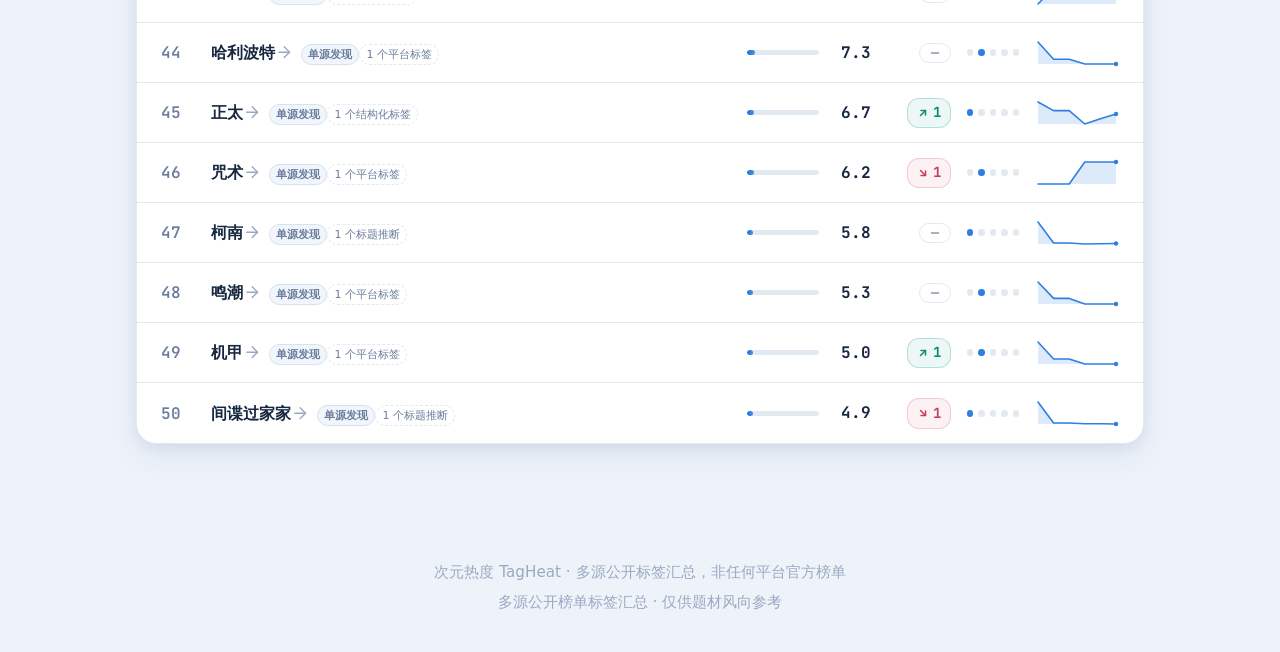
==== commit 3d4edcf7: "Refresh TagHeat source status and UI for 2026-08-02. Co-authored-by: Cursor <cursoragent@cursor.com>" ====
--- a/site/index.html
+++ b/site/index.html
@@ -44,6 +44,7 @@
       </a>
       <nav class="nav" aria-label="主导航">
         <a href="index.html" class="is-active">热榜</a>
+        <a href="help.html">Help</a>
         <a href="about.html">关于</a>
       </nav>
       <div class="topbar__side">
@@ -72,9 +73,10 @@
           <div class="board__row board__row--id">
             <h2 class="board__title">
               <svg class="icon" viewBox="0 0 24 24" aria-hidden="true"><polyline points="22 7 13.5 15.5 8.5 10.5 2 17"/><polyline points="16 7 22 7 22 13"/></svg>
-              细分风向榜
+              <span id="board-title-text">细分风向榜</span>
               <span class="board__date" id="board-date"></span>
               <span class="board__legend" id="board-legend"></span>
+              <a class="board__help" href="help.html" title="榜单阅读说明">Help</a>
             </h2>
             <div class="board__search">
               <svg viewBox="0 0 24 24" fill="none" stroke="currentColor" stroke-width="2" stroke-linecap="round"><circle cx="11" cy="11" r="7"/><path d="m21 21-4.3-4.3"/></svg>
--- a/site/css/main.css
+++ b/site/css/main.css
@@ -809,6 +809,23 @@
   color: var(--faint);
 }
 .board__legend:empty { display: none; }
+.board__help {
+  flex: none;
+  margin-left: 2px;
+  font-size: var(--fs-xs);
+  font-weight: 700;
+  letter-spacing: 0.04em;
+  color: var(--muted);
+  border: 1px solid var(--border);
+  border-radius: var(--r-full);
+  padding: 0.12rem 0.55rem;
+  transition: color var(--dur-1) var(--ease), border-color var(--dur-1) var(--ease), background var(--dur-1) var(--ease);
+}
+.board__help:hover {
+  color: var(--brand-ink);
+  border-color: var(--brand-line);
+  background: var(--brand-bg);
+}
 
 /* ---------- 今日构成 · 环形图（仅综合榜） ---------- */
 .kind-pie {
@@ -957,6 +974,11 @@
   margin-bottom: var(--s-3);
 }
 .back-link:hover { color: var(--brand); }
+.page-head__lead {
+  margin: 0;
+  color: var(--muted);
+  font-size: var(--fs-md);
+}
 .page-head h1 {
   margin: 0 0 var(--s-2);
   font-family: var(--font-brand);
@@ -1040,6 +1062,42 @@
 /* ---------- 关于页 ---------- */
 .prose {
   max-width: 44rem;
+}
+.help-glossary {
+  display: grid;
+  gap: var(--s-3);
+  margin: var(--s-4) 0 var(--s-5);
+  padding: 0;
+}
+.help-glossary > div {
+  display: grid;
+  grid-template-columns: 9.5rem minmax(0, 1fr);
+  gap: var(--s-3) var(--s-4);
+  padding: var(--s-3) var(--s-4);
+  border: 1px solid var(--border);
+  border-radius: var(--r-md);
+  background: var(--surface);
+}
+.help-glossary dt {
+  margin: 0;
+  font-weight: 700;
+  color: var(--ink);
+  line-height: 1.4;
+}
+.help-glossary dd {
+  margin: 0;
+  color: var(--ink-2);
+  line-height: 1.6;
+}
+.help-more {
+  color: var(--muted);
+  font-size: var(--fs-sm);
+}
+@media (max-width: 640px) {
+  .help-glossary > div {
+    grid-template-columns: 1fr;
+    gap: var(--s-1);
+  }
 }
 .prose h2 {
   display: flex;
